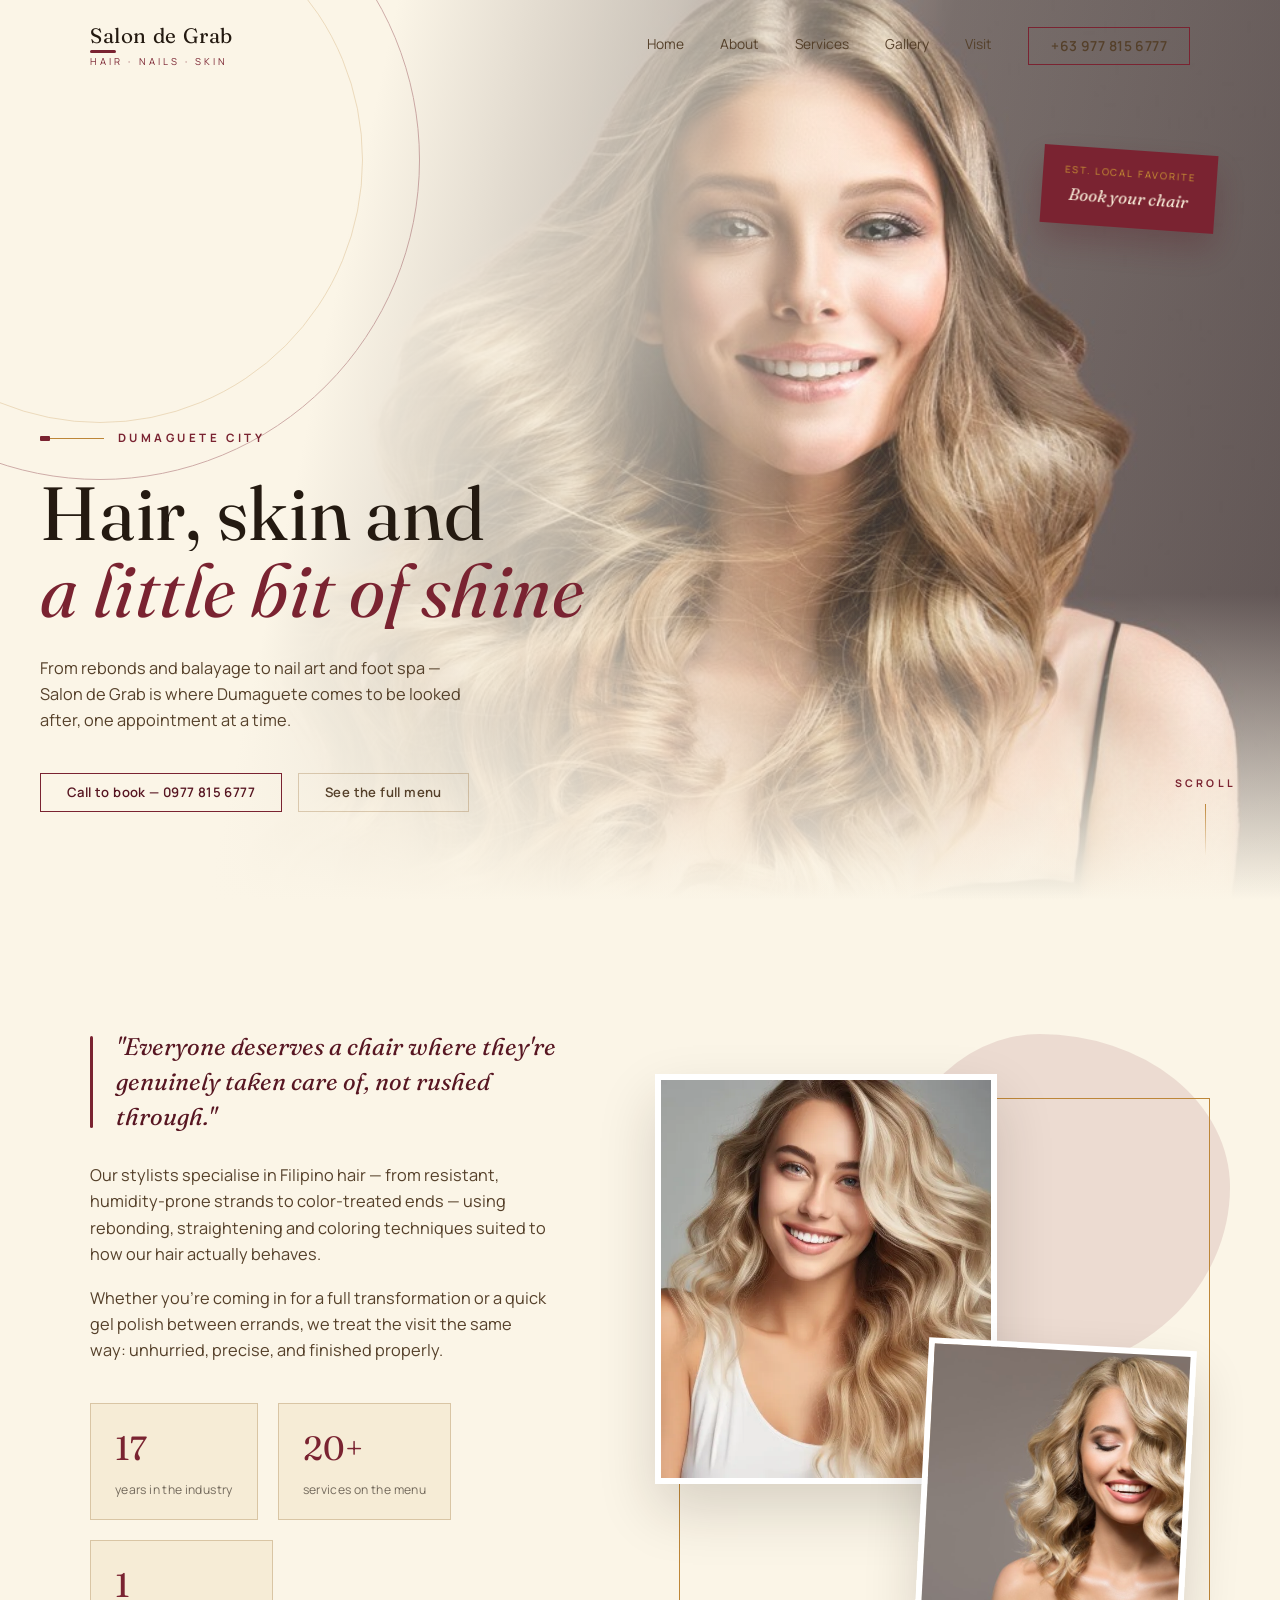
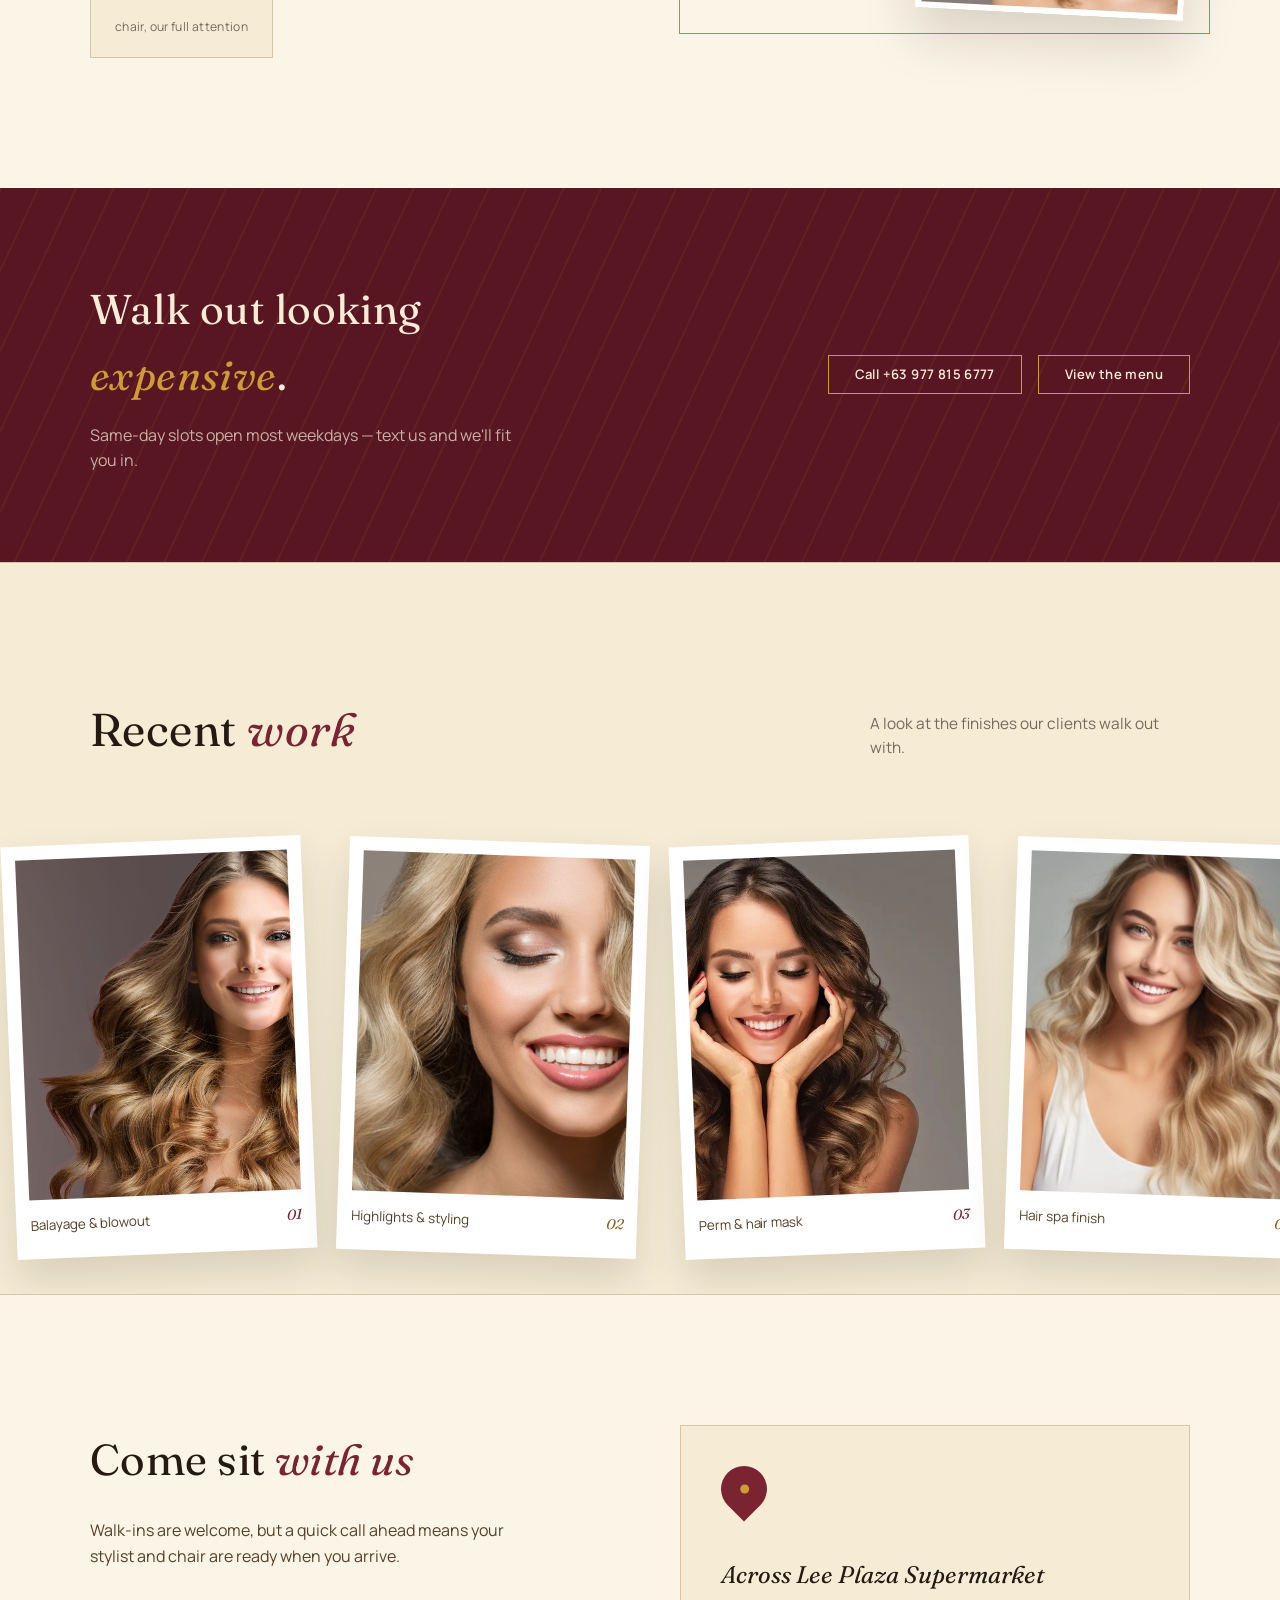
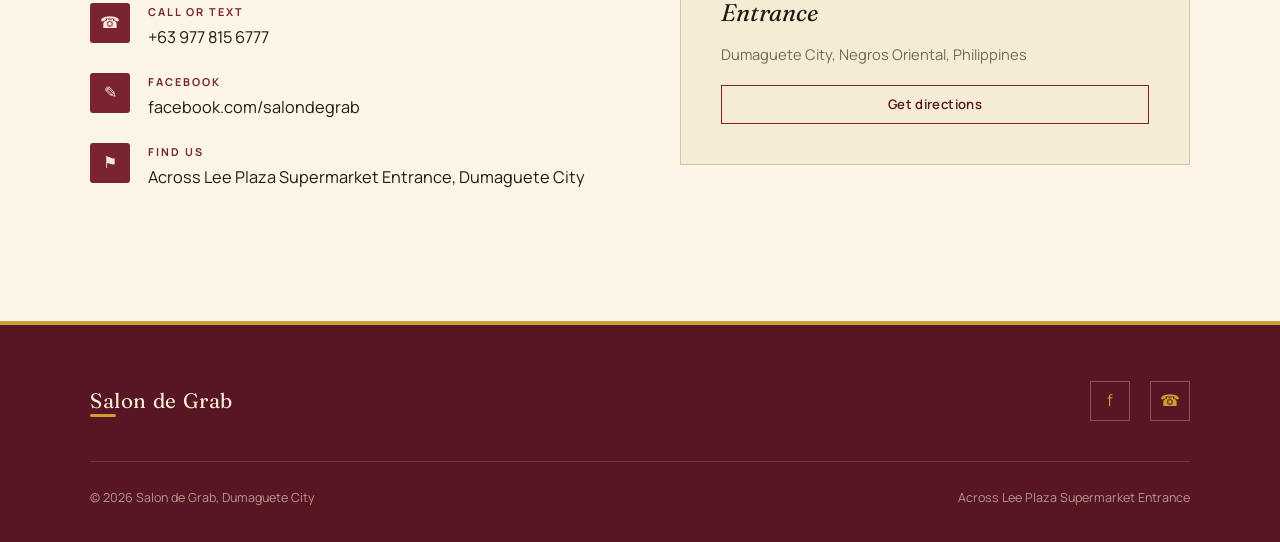
==== index.html @ 88ae2c95 "Add files via upload" ====
<!DOCTYPE html>
<html lang="en">
<head>
<meta charset="UTF-8">
<meta name="viewport" content="width=device-width, initial-scale=1.0">
<title>Salon de Grab — Dumaguete</title>
<meta name="description" content="Salon de Grab — hair, nails and skin care in Dumaguete City. Rebonding, coloring, spa treatments and more.">
<link rel="preconnect" href="https://fonts.googleapis.com">
<link rel="preconnect" href="https://fonts.gstatic.com" crossorigin>
<link href="https://fonts.googleapis.com/css2?family=Fraunces:ital,opsz,wght@0,9..144,300;0,9..144,400;0,9..144,500;0,9..144,600;1,9..144,400;1,9..144,500&family=Manrope:wght@300;400;500;600;700&display=swap" rel="stylesheet">
<link rel="stylesheet" href="style.css">
</head>
<body>

<header id="siteHeader">
  <div class="wrap">
    <div class="brand">
      <span class="name">Salon de Grab</span>
      <span class="sub">HAIR · NAILS · SKIN</span>
    </div>
    <nav class="links" id="navLinks">
      <a href="#">Home</a>
      <a href="#about">About</a>
      <a href="services.html">Services</a>
      <a href="#gallery">Gallery</a>
      <a href="#contact">Visit</a>
      <a class="btn header-cta" href="tel:+639778156777">+63 977 815 6777</a>
    </nav>
    <button class="menu-toggle" id="menuToggle" aria-label="Toggle menu" aria-expanded="false">
      <span></span><span></span><span></span>
    </button>
  </div>
</header>

<section class="hero">
  <div class="hero-media"></div>
  <div class="hero-swash"></div>
  <div class="hero-tag"><small>EST. LOCAL FAVORITE</small>Book your chair</div>
  <div class="hero-content">
    <div class="hero-inner">
      <div class="hero-eyebrow">
        <div class="rule"></div>
        <span>DUMAGUETE CITY</span>
      </div>
      <h1>
        <span class="line"><span>Hair, skin and</span></span>
        <span class="line"><span>a little bit of shine</span></span>
      </h1>
      <p>From rebonds and balayage to nail art and foot spa — Salon de Grab is where Dumaguete comes to be looked after, one appointment at a time.</p>
      <div class="hero-cta">
        <a class="btn" href="tel:+639778156777">Call to book — 0977 815 6777</a>
        <a class="btn ghost" href="services.html">See the full menu</a>
      </div>
    </div>
  </div>
  <div class="scroll-cue"><span>SCROLL</span><div class="stem"></div></div>
</section>

<section class="about" id="about">
  <div class="wrap section-pad">
    <div class="about-grid">
      <div class="about-copy reveal">
        <p class="quote">"Everyone deserves a chair where they're genuinely taken care of, not rushed through."</p>
        <p>Our stylists specialise in Filipino hair — from resistant, humidity-prone strands to color-treated ends — using rebonding, straightening and coloring techniques suited to how our hair actually behaves.</p>
        <p>Whether you're coming in for a full transformation or a quick gel polish between errands, we treat the visit the same way: unhurried, precise, and finished properly.</p>
        <div class="about-facts">
          <div>
            <strong>17</strong>
            <span>years in the industry</span>
          </div>
          <div>
            <strong>20+</strong>
            <span>services on the menu</span>
          </div>
          <div>
            <strong>1</strong>
            <span>chair, our full attention</span>
          </div>
        </div>
      </div>
      <div class="about-media reveal">
        <div class="blob"></div>
        <div class="frame"></div>
        <img class="m1" src="images/gallery-2.webp" alt="Client with soft waved hair at Salon de Grab">
        <img class="m2" src="images/gallery-4.jpg" alt="Close up of glossy blonde curls">
      </div>
    </div>
  </div>
</section>

<section class="band">
  <div class="wrap reveal">
    <div>
      <h2>Walk out looking <em>expensive</em>.</h2>
      <p>Same-day slots open most weekdays — text us and we'll fit you in.</p>
    </div>
    <div class="band-cta">
      <a class="btn on-dark" href="tel:+639778156777">Call +63 977 815 6777</a>
      <a class="btn on-dark" href="services.html">View the menu</a>
    </div>
  </div>
</section>

<section class="gallery" id="gallery">
  <div class="wrap gallery-head">
    <div class="section-head reveal" style="margin-bottom:48px;">
      <h2>Recent <em>work</em></h2>
      <p>A look at the finishes our clients walk out with.</p>
    </div>
  </div>
  <div class="gallery-strip reveal">
    <figure>
      <img src="images/hero.jpg" alt="Long bronde curls, soft volume">
      <figcaption>Balayage &amp; blowout <em>01</em></figcaption>
    </figure>
    <figure>
      <img src="images/gallery-3.jpg" alt="Sleek blonde waves">
      <figcaption>Highlights &amp; styling <em>02</em></figcaption>
    </figure>
    <figure>
      <img src="images/gallery-1.webp" alt="Defined chestnut curls">
      <figcaption>Perm &amp; hair mask <em>03</em></figcaption>
    </figure>
    <figure>
      <img src="images/gallery-2.webp" alt="Soft brunette waves, hands framing face">
      <figcaption>Hair spa finish <em>04</em></figcaption>
    </figure>
    <figure>
      <img src="images/gallery-4.jpg" alt="Close up glossy blonde curls">
      <figcaption>Gloss &amp; cellophane <em>05</em></figcaption>
    </figure>
  </div>
</section>

<section class="contact" id="contact">
  <div class="wrap section-pad">
    <div class="contact-grid">
      <div class="reveal">
        <h2>Come sit <em>with us</em></h2>
        <div class="contact-copy">
          <p>Walk-ins are welcome, but a quick call ahead means your stylist and chair are ready when you arrive.</p>
        </div>
        <ul class="info-list">
          <li>
            <div class="ico">☎</div>
            <div>
              <div class="label">CALL OR TEXT</div>
              <a class="value" href="tel:+639778156777">+63 977 815 6777</a>
            </div>
          </li>
          <li>
            <div class="ico">✎</div>
            <div>
              <div class="label">FACEBOOK</div>
              <a class="value" href="https://www.facebook.com/profile.php?id=100063710006930" target="_blank" rel="noopener">facebook.com/salondegrab</a>
            </div>
          </li>
          <li>
            <div class="ico">⚑</div>
            <div>
              <div class="label">FIND US</div>
              <span class="value">Across Lee Plaza Supermarket Entrance, Dumaguete City</span>
            </div>
          </li>
        </ul>
      </div>

      <div class="reveal">
        <div class="map-card">
          <div class="pin"><span></span></div>
          <div>
            <div class="addr-big">Across Lee Plaza Supermarket Entrance</div>
            <div class="addr-small">Dumaguete City, Negros Oriental, Philippines</div>
          </div>
          <a class="btn" href="https://www.google.com/maps/search/?api=1&query=Lee+Plaza+Supermarket+Dumaguete" target="_blank" rel="noopener">Get directions</a>
        </div>
      </div>
    </div>
  </div>
</section>

<footer>
  <div class="wrap">
    <div class="footer-top">
      <div class="brand"><span class="name">Salon de Grab</span></div>
      <div class="footer-socials">
        <a href="https://www.facebook.com/profile.php?id=100063710006930" target="_blank" rel="noopener" aria-label="Facebook">f</a>
        <a href="tel:+639778156777" aria-label="Call">☎</a>
      </div>
    </div>
    <div class="footer-bottom">
      <span>© <span id="year"></span> Salon de Grab, Dumaguete City</span>
      <span>Across Lee Plaza Supermarket Entrance</span>
    </div>
  </div>
</footer>

<button id="toTop" class="to-top" aria-label="Scroll to top">↑</button>

<script src="script.js"></script>
</body>
</html>
---- style.css ----
:root{
  --bg:         #FBF5E7;
  --bg-warm:    #F2E2C0;
  --panel:      #F6ECD6;
  --ink:        #241A11;
  --ink-soft:   #55402A;
  --ink-dim:    rgba(36,26,17,0.62);
  --camel:      #BD8638;
  --camel-deep: #8C5E22;
  --gold:       #CE9B34;
  --wine:       #7A2331;
  --wine-deep:  #571622;
  --wine-soft:  #A83D4B;
  --cream:      #F8ECD8;
  --white:      #FFFFFF;
  --line:       rgba(122,35,49,0.16);
  --line-camel: rgba(140,94,34,0.28);
  --ease: cubic-bezier(.22,.7,.24,1);
}

*{ margin:0; padding:0; box-sizing:border-box; }
html{ scroll-behavior:smooth; }

@media (prefers-reduced-motion: reduce){
  html{ scroll-behavior:auto; }
  *{ animation-duration:0.001ms !important; animation-iteration-count:1 !important; transition-duration:0.001ms !important; }
}

body{
  background:var(--bg);
  color:var(--ink);
  font-family:'Manrope', sans-serif;
  font-weight:400;
  line-height:1.6;
  -webkit-font-smoothing:antialiased;
  overflow-x:hidden;
}

h1,h2,h3,.serif{ font-family:'Fraunces', serif; font-weight:500; letter-spacing:0.01em; }
a{ color:inherit; text-decoration:none; }
img{ max-width:100%; display:block; }
::selection{ background:var(--wine); color:var(--cream); }
:focus-visible{ outline:2px solid var(--wine); outline-offset:3px; }

.wrap{ max-width:1180px; margin:0 auto; padding:0 40px; position:relative; }

.rule{ width:64px; height:1px; background:var(--camel); position:relative; }
.rule::after{ content:''; position:absolute; left:0; top:-2px; width:10px; height:5px; background:var(--wine); border-radius:1px; }
.rule.on-dark{ background:var(--gold); }
.rule.on-dark::after{ background:var(--cream); }

/* texture: fine dot grid, used as a background-image on select panels */
.grain{ position:relative; }
.grain::before{
  content:''; position:absolute; inset:0; pointer-events:none; opacity:0.5;
  background-image:radial-gradient(var(--camel-deep) 0.6px, transparent 0.6px);
  background-size:16px 16px;
  -webkit-mask-image:radial-gradient(ellipse 60% 60% at 85% 15%, black, transparent 70%);
  mask-image:radial-gradient(ellipse 60% 60% at 85% 15%, black, transparent 70%);
}

/* ---------- nav ---------- */
header{
  position:fixed; top:0; left:0; right:0; z-index:100;
  padding:26px 0;
  transition:background .5s var(--ease), padding .5s var(--ease), border-color .5s var(--ease), box-shadow .5s var(--ease);
  border-bottom:1px solid transparent;
  background:transparent;
}
header.solid, header.scrolled{
  padding:16px 0;
  border-bottom:1px solid var(--line-camel);
  box-shadow:0 8px 26px rgba(36,26,17,0.06);
}
header.solid::before, header.scrolled::before{
  content:''; position:absolute; inset:0; z-index:-1;
  background:rgba(251,245,231,0.94);
  backdrop-filter:blur(10px);
}
header .wrap{ display:flex; align-items:center; justify-content:space-between; }

.brand{ display:flex; flex-direction:column; line-height:1; }
.brand .name{ font-family:'Fraunces', serif; font-size:1.3rem; letter-spacing:0.03em; color:var(--ink); position:relative; }
.brand .name::after{
  content:''; position:absolute; left:0; bottom:-6px; width:26px; height:3px; background:var(--wine); border-radius:2px;
}
.brand .sub{ font-size:0.6rem; letter-spacing:0.32em; color:var(--wine); margin-top:10px; }

nav.links{ display:flex; gap:36px; align-items:center; }
nav.links a{
  display:inline-flex; align-items:center;
  font-size:0.86rem; color:var(--ink-soft); position:relative; padding-bottom:4px;
  line-height:1; transition:color .3s;
}
nav.links a:not(.btn)::after{
  content:''; position:absolute; left:0; bottom:0; height:2px; width:0;
  background:var(--wine); transition:width .35s var(--ease);
}
nav.links a:not(.btn):hover{ color:var(--ink); }
nav.links a:not(.btn):hover::after{ width:100%; }

.btn{
  box-sizing:border-box;
  display:inline-flex; align-items:center; justify-content:center; gap:10px;
  border:1.5px solid var(--wine); color:var(--wine-deep);
  padding:12px 26px; font-size:0.82rem; letter-spacing:0.03em; line-height:1;
  font-weight:600;
  transition:background .35s var(--ease), color .35s var(--ease), border-color .35s var(--ease), transform .3s var(--ease), box-shadow .35s var(--ease);
  white-space:nowrap;
}
.btn:hover{ background:var(--wine); border-color:var(--wine); color:var(--cream); box-shadow:0 10px 26px rgba(122,35,49,0.28); transform:translateY(-2px); }
.btn.gold{ border-color:var(--camel); color:var(--camel-deep); }
.btn.gold:hover{ background:var(--camel); border-color:var(--camel); color:var(--white); box-shadow:0 10px 26px rgba(140,94,34,0.28); }
.btn.ghost{ border-color:var(--line-camel); color:var(--ink-soft); }
.btn.ghost:hover{ border-color:var(--wine); background:transparent; color:var(--wine-deep); box-shadow:none; transform:none; }
.btn.on-dark{ border-color:var(--gold); color:var(--cream); }
.btn.on-dark:hover{ background:var(--gold); color:var(--wine-deep); }
.btn.header-cta{ padding:11px 22px; }

.menu-toggle{ display:none; }

/* ---------- hero ---------- */
.hero{ position:relative; min-height:100svh; display:flex; align-items:flex-end; overflow:hidden; background:var(--bg); }
.hero-media{ position:absolute; inset:0; background-image:url('images/hero.jpg'); background-size:cover; background-position:78% 18%; }
.hero-media::before{
  content:''; position:absolute; inset:0;
  background:
    linear-gradient(102deg, var(--bg) 0%, var(--bg) 27%, rgba(251,245,231,0.7) 46%, rgba(251,245,231,0.2) 65%, rgba(251,245,231,0.04) 100%),
    linear-gradient(0deg, var(--bg) 0%, rgba(251,245,231,0.02) 34%);
}
.hero-swash{
  position:absolute; z-index:1; width:640px; height:640px; left:-220px; top:-160px;
  border:1.5px solid var(--wine); border-radius:50%; opacity:0.35;
}
.hero-swash::before{
  content:''; position:absolute; inset:56px; border:1px solid var(--camel); border-radius:50%; opacity:0.7;
}
.hero-tag{
  position:absolute; z-index:3; right:64px; top:150px;
  background:var(--wine); color:var(--cream); padding:16px 22px;
  font-family:'Fraunces', serif; font-style:italic; font-size:1.05rem; text-align:center;
  transform:rotate(4deg);
  box-shadow:0 16px 32px rgba(87,22,34,0.28);
  opacity:0; animation:pop .7s var(--ease) forwards; animation-delay:1.1s;
}
.hero-tag small{ display:block; font-family:'Manrope', sans-serif; font-style:normal; font-size:0.6rem; letter-spacing:0.2em; color:var(--gold); margin-bottom:4px; }
@keyframes pop{ 0%{ opacity:0; transform:rotate(4deg) scale(0.8);} 70%{ transform:rotate(4deg) scale(1.06);} 100%{ opacity:1; transform:rotate(4deg) scale(1);} }
@media (max-width:900px){ .hero-tag{ display:none; } }

.hero-content{ position:relative; z-index:2; width:100%; padding:0 40px 88px; }
.hero-inner{ max-width:660px; }
.hero-eyebrow{ display:flex; align-items:center; gap:14px; margin-bottom:26px; opacity:0; transform:translateY(14px); animation:rise .9s var(--ease) forwards; animation-delay:.15s; }
.hero-eyebrow span{ font-size:0.72rem; letter-spacing:0.3em; color:var(--wine); font-weight:700; }

.hero h1{ font-size:clamp(2.6rem, 6vw, 4.7rem); color:var(--ink); line-height:1.03; font-weight:400; }
.hero h1 .line{ display:block; overflow:hidden; }
.hero h1 .line span{ display:block; opacity:0; transform:translateY(100%); animation:rise .95s var(--ease) forwards; }
.hero h1 .line:nth-child(1) span{ animation-delay:.3s; }
.hero h1 .line:nth-child(2) span{ animation-delay:.44s; color:var(--wine); font-style:italic; position:relative; }

.hero p{ max-width:440px; margin-top:26px; color:var(--ink-soft); font-size:1.02rem; opacity:0; transform:translateY(14px); animation:rise .9s var(--ease) forwards; animation-delay:.64s; }
.hero-cta{ display:flex; gap:16px; margin-top:40px; flex-wrap:wrap; opacity:0; transform:translateY(14px); animation:rise .9s var(--ease) forwards; animation-delay:.8s; }

@keyframes rise{ to{ opacity:1; transform:translateY(0); } }

.scroll-cue{
  position:absolute; right:44px; bottom:44px; z-index:2;
  display:flex; flex-direction:column; align-items:center; gap:12px;
  color:var(--wine); font-size:0.66rem; letter-spacing:0.3em; font-weight:700;
  opacity:0; animation:rise .9s var(--ease) forwards; animation-delay:1.05s;
}
.scroll-cue .stem{ width:1px; height:52px; background:linear-gradient(var(--camel), transparent); position:relative; overflow:hidden; }
.scroll-cue .stem::after{ content:''; position:absolute; top:-52px; left:0; width:100%; height:100%; background:linear-gradient(var(--wine), transparent); animation:drip 2.4s ease-in-out infinite; }
@keyframes drip{ 0%{ transform:translateY(0); } 100%{ transform:translateY(104px); } }
@media (max-width:720px){ .scroll-cue{ display:none; } }

/* ---------- section shell ---------- */
section{ position:relative; }
.section-pad{ padding-top:130px; padding-bottom:130px; }
.kicker{ display:flex; align-items:center; gap:16px; margin-bottom:22px; color:var(--wine); font-size:0.74rem; letter-spacing:0.24em; font-weight:700; }
.section-head{ display:flex; justify-content:space-between; align-items:flex-end; gap:40px; margin-bottom:64px; }
.section-head h2{ font-size:clamp(2rem, 3.6vw, 2.9rem); color:var(--ink); font-weight:400; max-width:560px; }
.section-head h2 em{ color:var(--wine); font-style:italic; }
.section-head p{ max-width:320px; color:var(--ink-dim); font-size:0.96rem; padding-bottom:6px; }

.reveal{ opacity:0; transform:translateY(26px); transition:opacity .8s var(--ease), transform .8s var(--ease); }
.reveal.in{ opacity:1; transform:translateY(0); }

/* ---------- about ---------- */
.about{ background:var(--bg); overflow:hidden; }
.about-grid{ display:grid; grid-template-columns:0.95fr 1.05fr; gap:80px; align-items:center; }
.about-copy .quote{
  font-family:'Fraunces', serif; font-style:italic; font-size:1.5rem; line-height:1.45;
  color:var(--wine-deep); max-width:480px; position:relative; padding-left:26px; margin-bottom:28px;
}
.about-copy .quote::before{ content:''; position:absolute; left:0; top:6px; bottom:6px; width:3px; background:var(--wine); border-radius:2px; }
.about-copy p{ color:var(--ink-soft); font-size:1.02rem; margin-bottom:18px; max-width:460px; }
.about-facts{ display:flex; gap:20px; margin-top:40px; flex-wrap:wrap; }
.about-facts div{ background:var(--panel); border:1px solid var(--line-camel); padding:18px 24px; min-width:140px; }
.about-facts div strong{ display:block; font-family:'Fraunces', serif; font-size:2.1rem; color:var(--wine); font-weight:400; }
.about-facts div span{ font-size:0.76rem; color:var(--ink-dim); letter-spacing:0.03em; }

.about-media{ position:relative; height:540px; }
.about-media .blob{
  position:absolute; width:340px; height:340px; right:-40px; top:-40px; z-index:0;
  background:var(--wine); opacity:0.12; border-radius:44% 56% 60% 40% / 50% 45% 55% 50%;
}
.about-media img{ position:absolute; object-fit:cover; box-shadow:0 26px 54px rgba(36,26,17,0.16); }
.about-media .m1{ width:64%; height:76%; top:0; left:0; z-index:2; border:6px solid var(--white); }
.about-media .m2{ width:50%; height:50%; bottom:0; right:0; z-index:3; border:6px solid var(--white); transform:rotate(3deg); }
.about-media .frame{ position:absolute; inset:24px -20px -20px 24px; border:1.5px solid var(--camel); z-index:1; }

@media (max-width:900px){
  .about-grid{ grid-template-columns:1fr; gap:56px; }
  .about-media{ height:420px; order:-1; }
}

/* ---------- CTA band (dark contrast) ---------- */
.band{
  background:var(--wine-deep); color:var(--cream); position:relative; overflow:hidden;
  padding:88px 0;
}
.band::before{
  content:''; position:absolute; inset:0;
  background-image:repeating-linear-gradient(115deg, rgba(206,155,52,0.07) 0 2px, transparent 2px 34px);
}
.band .wrap{ display:flex; align-items:center; justify-content:space-between; gap:40px; flex-wrap:wrap; }
.band h2{ font-size:clamp(1.8rem,3.4vw,2.6rem); font-weight:400; max-width:520px; }
.band h2 em{ color:var(--gold); font-style:italic; }
.band p{ color:rgba(248,236,216,0.72); margin-top:14px; max-width:440px; }
.band-cta{ display:flex; gap:16px; flex-wrap:wrap; }

/* ---------- services page banner ---------- */
.menu-hero{ padding:180px 0 90px; background:var(--panel); border-bottom:1px solid var(--line-camel); position:relative; overflow:hidden; }
.menu-hero .back{ display:inline-flex; align-items:center; gap:10px; color:var(--wine); font-size:0.8rem; margin-bottom:34px; font-weight:600; }
.menu-hero .back:hover{ color:var(--ink); }
.menu-hero h1{ font-size:clamp(2.4rem,5vw,3.6rem); color:var(--ink); font-weight:400; max-width:640px; }
.menu-hero h1 em{ color:var(--wine); font-style:italic; }
.menu-hero p{ margin-top:20px; color:var(--ink-soft); max-width:480px; font-size:1.02rem; }

/* ---------- services ---------- */
.services{ background:var(--bg); }
.service-groups{ display:grid; grid-template-columns:1fr 1fr; gap:0 90px; }
.service-group{ padding:38px 0; border-top:1px solid var(--line-camel); }
.service-group:nth-last-child(-n+1){ border-bottom:1px solid var(--line-camel); }

.service-group h3{ display:flex; align-items:center; gap:12px; font-style:italic; color:var(--ink); font-size:1.3rem; font-weight:400; margin-bottom:22px; }
.tagchip{
  font-family:'Manrope', sans-serif; font-style:normal; font-weight:700; font-size:0.6rem; letter-spacing:0.1em;
  padding:5px 10px; border-radius:20px; color:var(--white);
}
.tagchip.wine{ background:var(--wine); }
.tagchip.camel{ background:var(--camel-deep); }

.service-list{ list-style:none; }
.service-list li{ display:flex; align-items:baseline; gap:10px; padding:11px 0; color:var(--ink); font-size:1.01rem; border-bottom:1px dashed rgba(122,35,49,0.16); }
.service-list li:last-child{ border-bottom:none; }
.service-list li .dots{ flex:1; border-bottom:1px dotted rgba(36,26,17,0.22); transform:translateY(-5px); }
.service-list li .tag{ font-size:0.68rem; letter-spacing:0.1em; color:var(--wine); font-weight:700; white-space:nowrap; }

@media (max-width:820px){ .service-groups{ grid-template-columns:1fr; } }

.services-note{ margin-top:50px; color:var(--ink-dim); font-size:0.92rem; display:flex; align-items:center; gap:14px; }

.gallery-head{ padding-top:130px; }

/* ---------- gallery ---------- */
.gallery{ background:var(--panel); overflow:hidden; border-top:1px solid var(--line-camel); border-bottom:1px solid var(--line-camel); }
.gallery-strip{ display:flex; gap:34px; overflow-x:auto; padding:26px 40px 40px; scroll-snap-type:x proximity; scrollbar-width:none; }
.gallery-strip::-webkit-scrollbar{ display:none; }
.gallery-strip figure{
  scroll-snap-align:start; flex:0 0 auto; width:300px; background:var(--white);
  padding:14px 14px 22px; box-shadow:0 20px 40px rgba(36,26,17,0.14);
  transition:transform .5s var(--ease), box-shadow .5s var(--ease);
}
.gallery-strip figure:nth-child(odd){ transform:rotate(-2.4deg); }
.gallery-strip figure:nth-child(even){ transform:rotate(2deg); }
.gallery-strip figure:hover{ transform:rotate(0deg) translateY(-8px); box-shadow:0 30px 54px rgba(36,26,17,0.2); }
.gallery-strip figure img{ width:100%; height:340px; object-fit:cover; }
.gallery-strip figcaption{ margin-top:14px; font-size:0.84rem; color:var(--ink-soft); display:flex; justify-content:space-between; align-items:center; }
.gallery-strip figcaption em{ font-style:italic; color:var(--wine); font-family:'Fraunces', serif; font-size:0.9rem; }
.gallery-strip figure:nth-child(4n+1) figcaption em, .gallery-strip figure:nth-child(4n+3) figcaption em{ color:var(--wine); }
.gallery-strip figure:nth-child(4n+2) figcaption em, .gallery-strip figure:nth-child(4n) figcaption em{ color:var(--camel-deep); }

/* ---------- contact ---------- */
.contact{ background:var(--bg); }
.contact-grid{ display:grid; grid-template-columns:1fr 1fr; gap:80px; }
.contact h2{ font-size:clamp(2rem,3.4vw,2.7rem); color:var(--ink); font-weight:400; margin-bottom:24px; }
.contact h2 em{ color:var(--wine); font-style:italic; }
.contact-copy p{ color:var(--ink-soft); max-width:420px; margin-bottom:34px; }

.info-list{ list-style:none; display:flex; flex-direction:column; gap:22px; }
.info-list li{ display:flex; gap:18px; align-items:flex-start; }
.info-list .ico{ width:40px; height:40px; background:var(--wine); flex:0 0 auto; display:flex; align-items:center; justify-content:center; color:var(--cream); border-radius:3px; }
.info-list .label{ font-size:0.68rem; letter-spacing:0.18em; color:var(--wine); margin-bottom:4px; font-weight:700; }
.info-list .value{ font-size:1.02rem; color:var(--ink); }
.info-list a.value:hover{ color:var(--wine); }

.map-card{
  border:1px solid var(--line-camel); padding:40px; position:relative; min-height:340px; overflow:hidden;
  display:flex; flex-direction:column; justify-content:space-between;
  background:var(--panel);
}
.map-card::before{
  content:''; position:absolute; inset:0;
  background-image:radial-gradient(var(--camel-deep) 0.7px, transparent 0.7px);
  background-size:18px 18px; opacity:0.28;
  -webkit-mask-image:radial-gradient(ellipse 70% 70% at 90% 10%, black, transparent 70%);
  mask-image:radial-gradient(ellipse 70% 70% at 90% 10%, black, transparent 70%);
}
.map-card .pin{ width:46px; height:46px; border-radius:50% 50% 50% 0; background:var(--wine); transform:rotate(-45deg); display:flex; align-items:center; justify-content:center; position:relative; z-index:1; }
.map-card .pin span{ transform:rotate(45deg); width:9px; height:9px; background:var(--gold); border-radius:50%; }
.map-card .addr-big{ font-family:'Fraunces', serif; font-style:italic; font-size:1.5rem; color:var(--ink); margin:26px 0 10px; max-width:340px; position:relative; z-index:1; }
.map-card .addr-small{ color:var(--ink-dim); font-size:0.92rem; position:relative; z-index:1; }

@media (max-width:900px){ .contact-grid{ grid-template-columns:1fr; gap:50px; } }

/* ---------- footer ---------- */
/* ---------- scroll to top ---------- */
.to-top{
  position:fixed; right:24px; bottom:24px; z-index:90;
  width:48px; height:48px; border-radius:50%; border:1.5px solid var(--wine);
  background:var(--bg); color:var(--wine-deep); font-size:1.1rem; line-height:1;
  display:flex; align-items:center; justify-content:center; cursor:pointer;
  box-shadow:0 10px 26px rgba(36,26,17,0.14);
  opacity:0; visibility:hidden; transform:translateY(12px);
  transition:opacity .35s var(--ease), transform .35s var(--ease), background .3s, color .3s, visibility 0s .35s;
}
.to-top.visible{ opacity:1; visibility:visible; transform:translateY(0); transition:opacity .35s var(--ease), transform .35s var(--ease), background .3s, color .3s; }
.to-top:hover{ background:var(--wine); color:var(--cream); }

@media (max-width:820px){
  .to-top{ right:18px; bottom:18px; width:44px; height:44px; }
}

footer{ background:var(--wine-deep); color:var(--cream); border-top:4px solid var(--gold); padding:56px 0 34px; }
.footer-top{ display:flex; justify-content:space-between; align-items:center; flex-wrap:wrap; gap:28px; margin-bottom:40px; }
footer .brand .name{ color:var(--cream); }
footer .brand .name::after{ background:var(--gold); }
footer .brand .sub{ color:var(--gold); }
.footer-socials{ display:flex; gap:20px; }
.footer-socials a{
  width:40px; height:40px; border:1px solid rgba(248,236,216,0.3); display:flex; align-items:center; justify-content:center;
  color:var(--gold); transition:border-color .3s, color .3s, background .3s;
}
.footer-socials a:hover{ border-color:var(--gold); background:var(--gold); color:var(--wine-deep); }
.footer-bottom{
  display:flex; justify-content:space-between; flex-wrap:wrap; gap:14px;
  padding-top:26px; border-top:1px solid rgba(248,236,216,0.16); font-size:0.78rem; color:rgba(248,236,216,0.6);
}

@media (max-width:820px){
  .wrap{ padding:0 24px; }
  .hero-content{ padding:0 24px 64px; }
  nav.links{
    position:fixed; inset:0 0 0 auto; width:78%; max-width:320px;
    background:var(--panel); flex-direction:column; align-items:flex-start; justify-content:flex-start;
    padding:110px 32px; gap:26px; transform:translateX(100%);
    transition:transform .5s var(--ease); border-left:1px solid var(--line-camel);
    box-shadow:-16px 0 40px rgba(36,26,17,0.1);
  }
  nav.links.open{ transform:translateX(0); }
  .menu-toggle{ display:flex; flex-direction:column; gap:5px; background:none; border:none; cursor:pointer; z-index:110; }
  .menu-toggle span{ width:24px; height:1px; background:var(--ink); }
  .header-cta{ display:none; }
  .section-pad{ padding-top:88px; padding-bottom:88px; }
  .section-head{ flex-direction:column; align-items:flex-start; gap:16px; }
  .menu-hero{ padding:150px 0 60px; }
  .gallery-head{ padding-top:88px; }
  .gallery-strip{ padding:26px 24px 40px; }
  .band .wrap{ flex-direction:column; align-items:flex-start; }
}
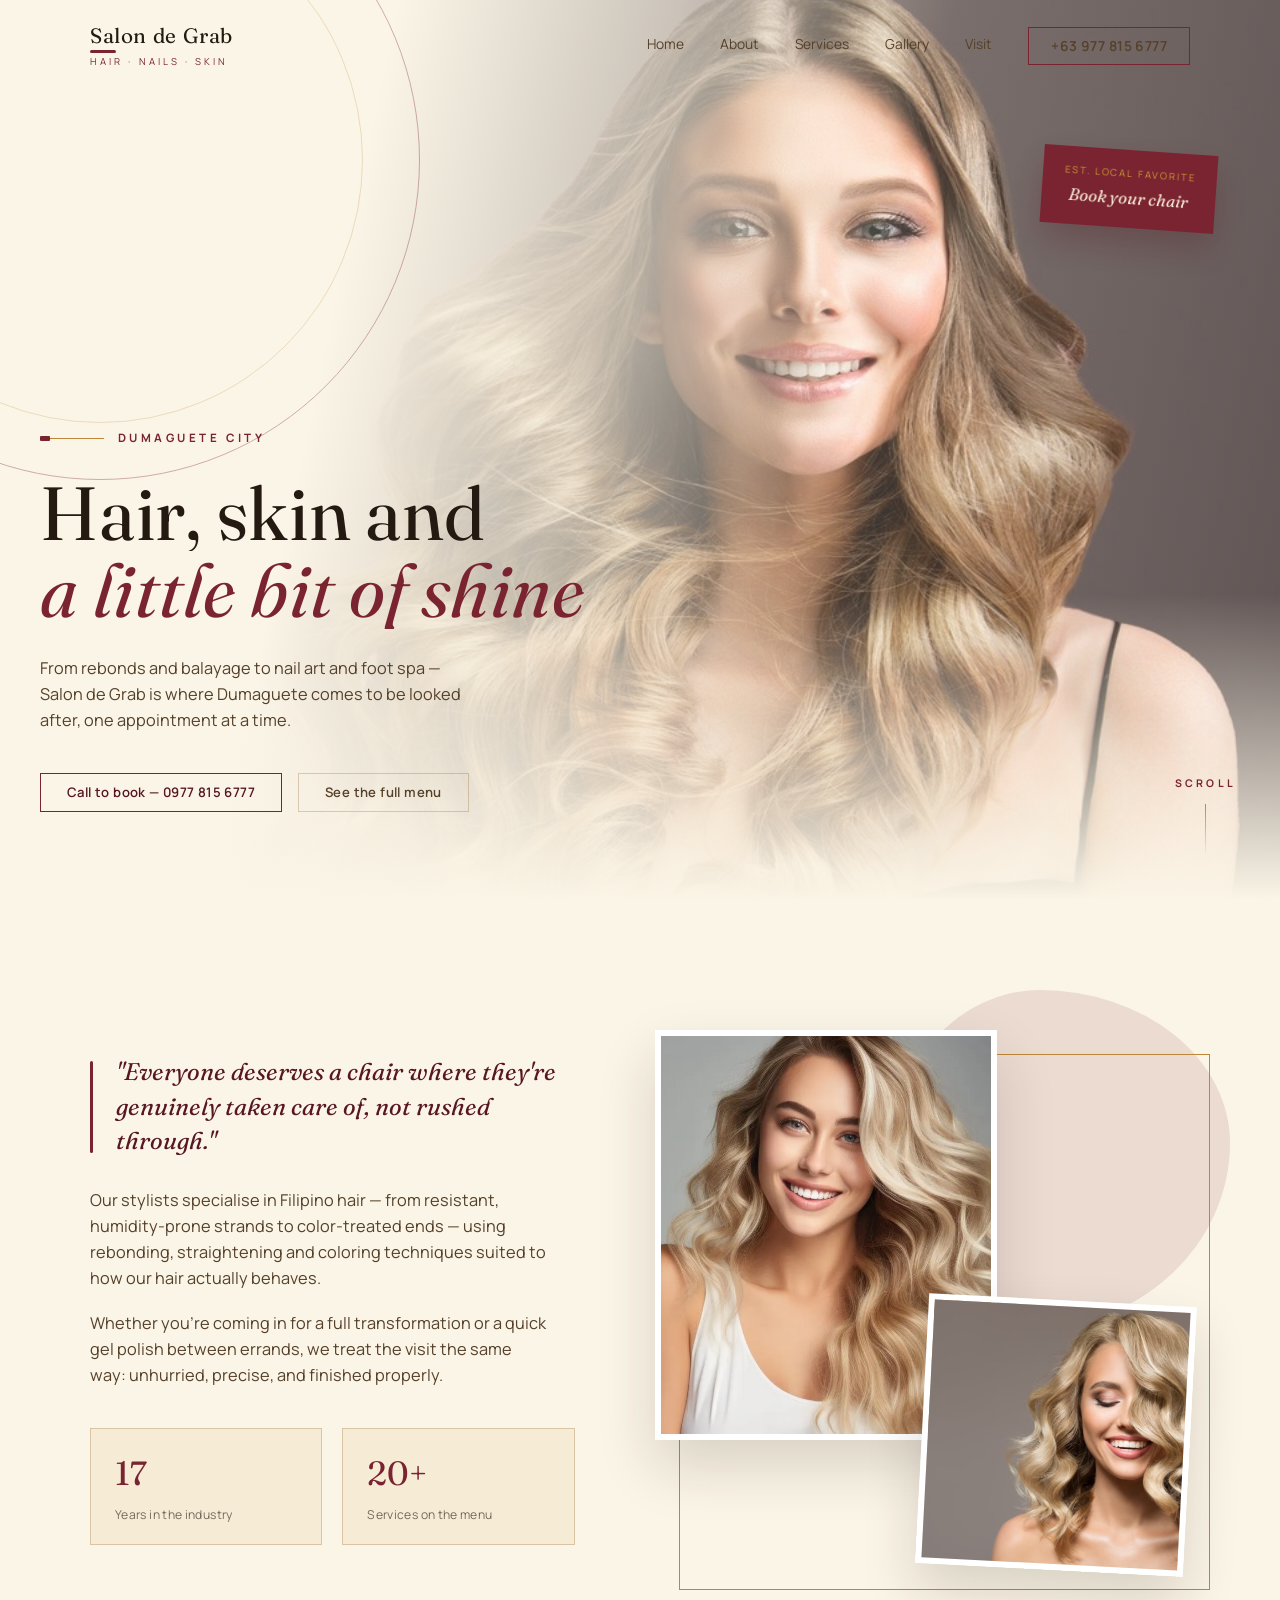
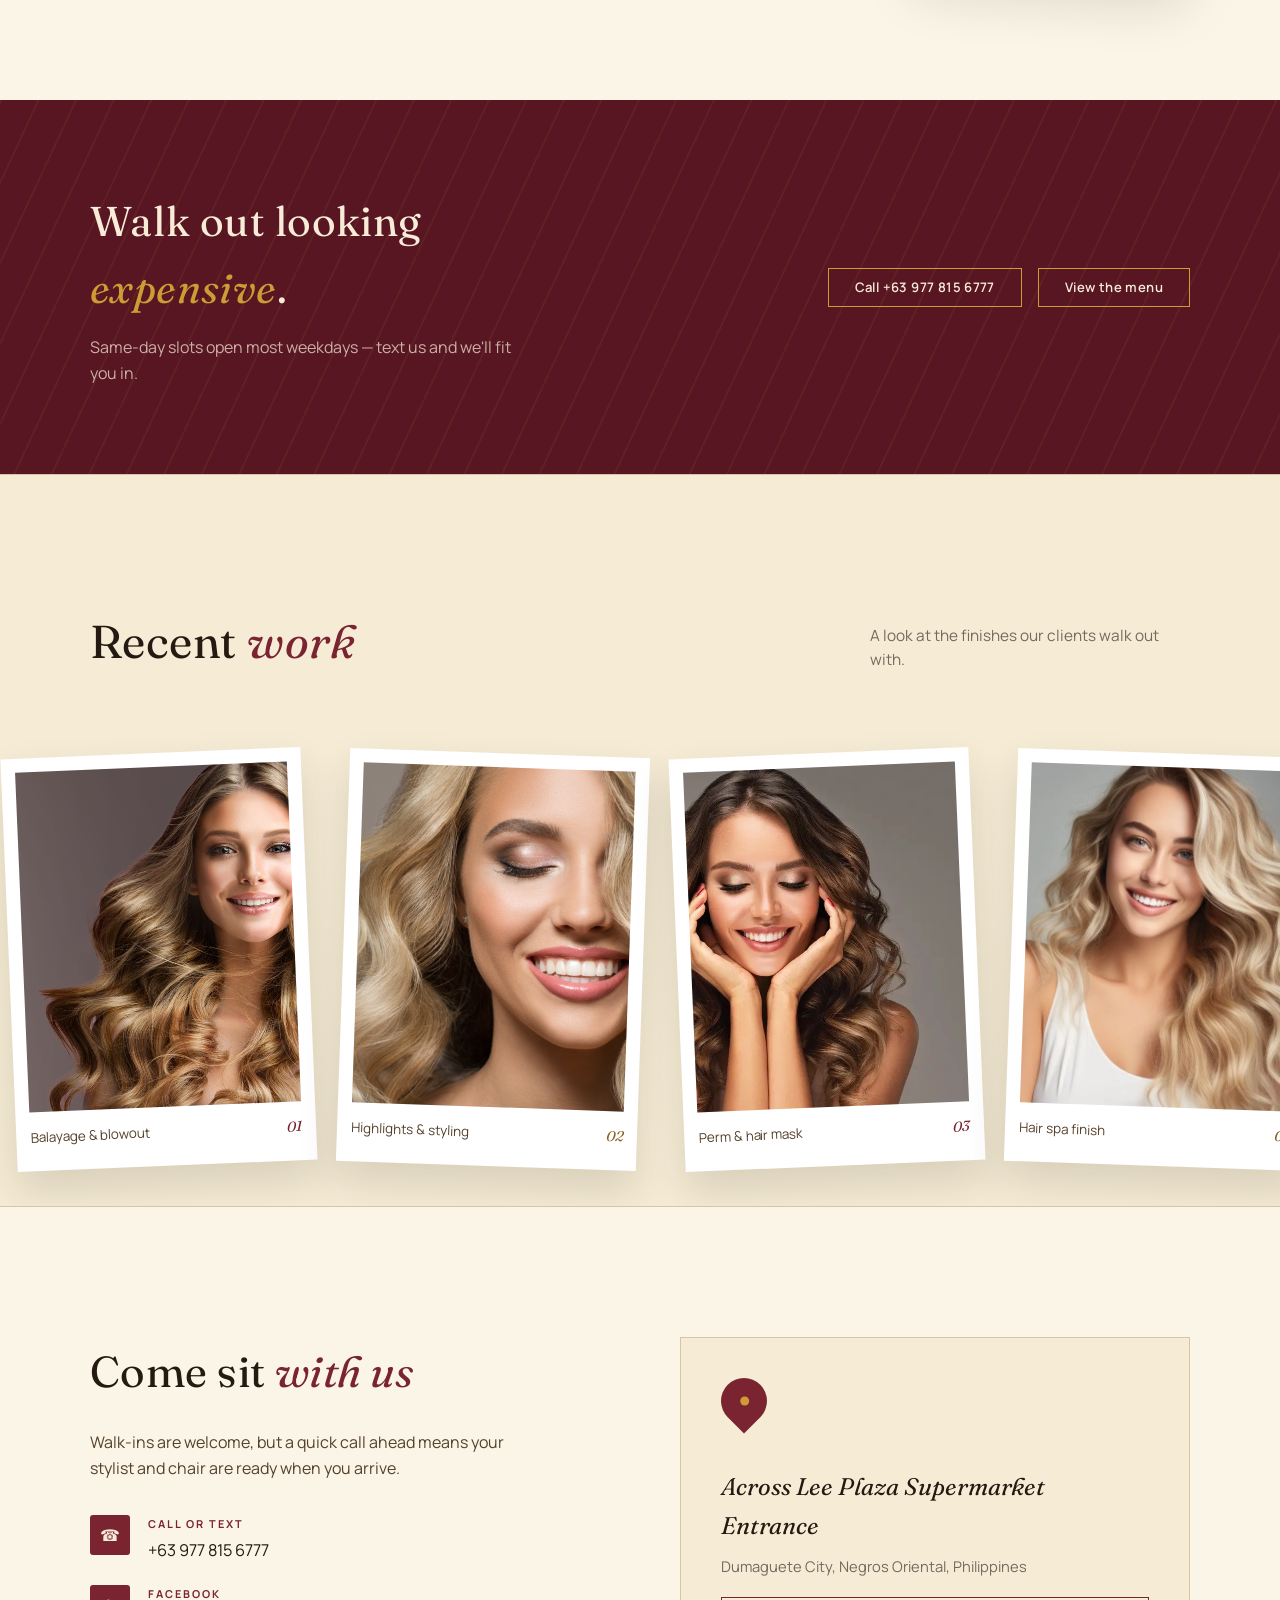
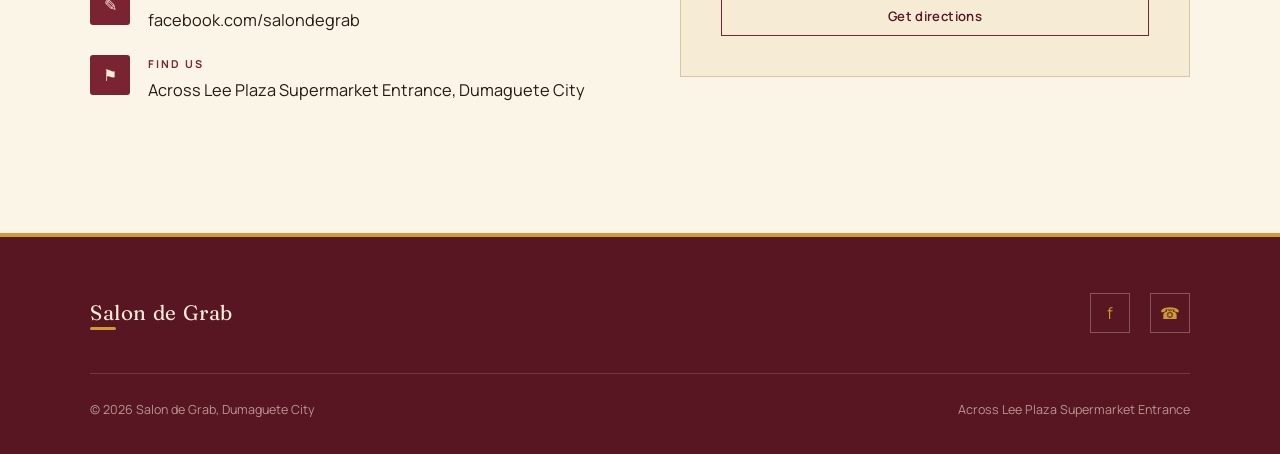
==== commit 44400452: "Add files via upload" ====
--- a/index.html
+++ b/index.html
@@ -66,15 +66,11 @@
         <div class="about-facts">
           <div>
             <strong>17</strong>
-            <span>years in the industry</span>
+            <span>Years in the industry</span>
           </div>
           <div>
             <strong>20+</strong>
-            <span>services on the menu</span>
-          </div>
-          <div>
-            <strong>1</strong>
-            <span>chair, our full attention</span>
+            <span>Services on the menu</span>
           </div>
         </div>
       </div>
--- a/style.css
+++ b/style.css
@@ -195,8 +195,8 @@
 }
 .about-copy .quote::before{ content:''; position:absolute; left:0; top:6px; bottom:6px; width:3px; background:var(--wine); border-radius:2px; }
 .about-copy p{ color:var(--ink-soft); font-size:1.02rem; margin-bottom:18px; max-width:460px; }
-.about-facts{ display:flex; gap:20px; margin-top:40px; flex-wrap:wrap; }
-.about-facts div{ background:var(--panel); border:1px solid var(--line-camel); padding:18px 24px; min-width:140px; }
+.about-facts{ display:flex; gap:20px; margin-top:40px; }
+.about-facts div{ background:var(--panel); border:1px solid var(--line-camel); padding:18px 24px; flex:1 1 0; min-width:0; }
 .about-facts div strong{ display:block; font-family:'Fraunces', serif; font-size:2.1rem; color:var(--wine); font-weight:400; }
 .about-facts div span{ font-size:0.76rem; color:var(--ink-dim); letter-spacing:0.03em; }
 
@@ -368,5 +368,7 @@
   .menu-hero{ padding:150px 0 60px; }
   .gallery-head{ padding-top:88px; }
   .gallery-strip{ padding:26px 24px 40px; }
+  .about-facts{ gap:12px; }
+  .about-facts div{ padding:16px 14px; }
   .band .wrap{ flex-direction:column; align-items:flex-start; }
 }
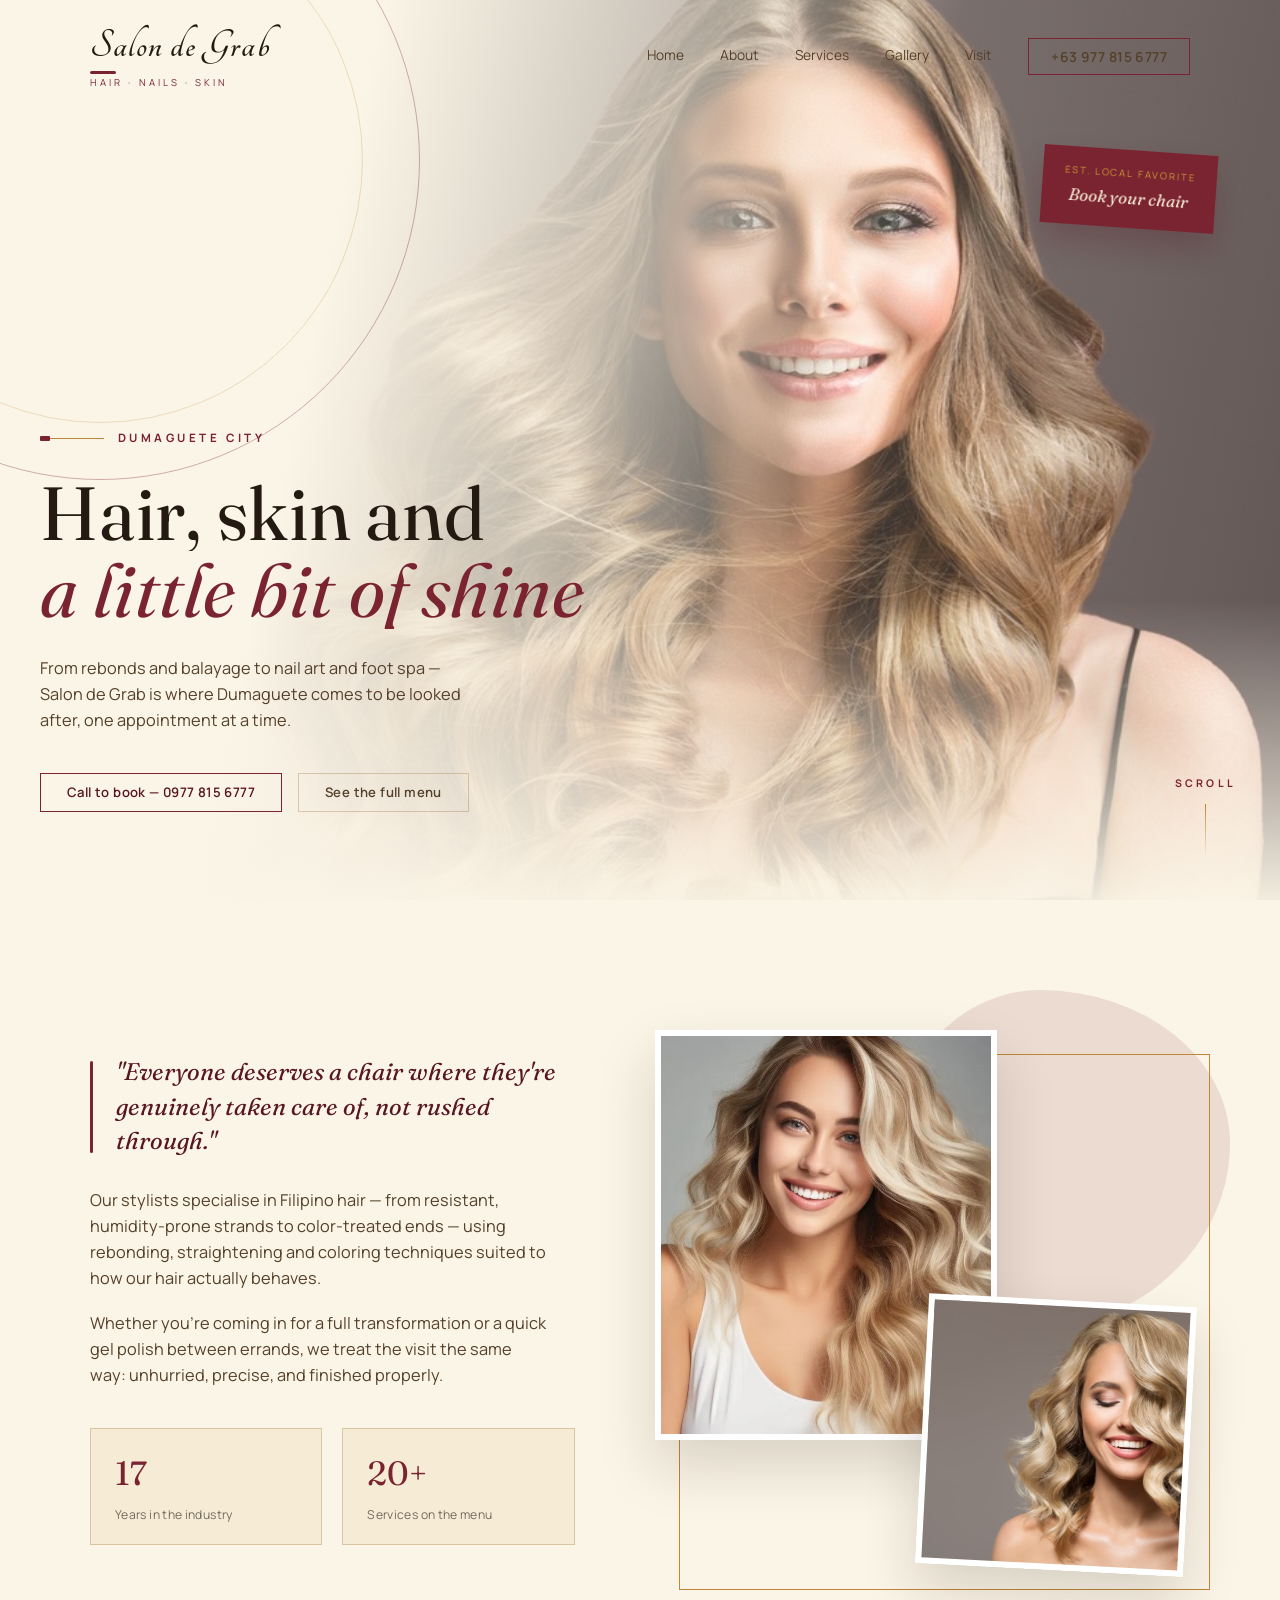
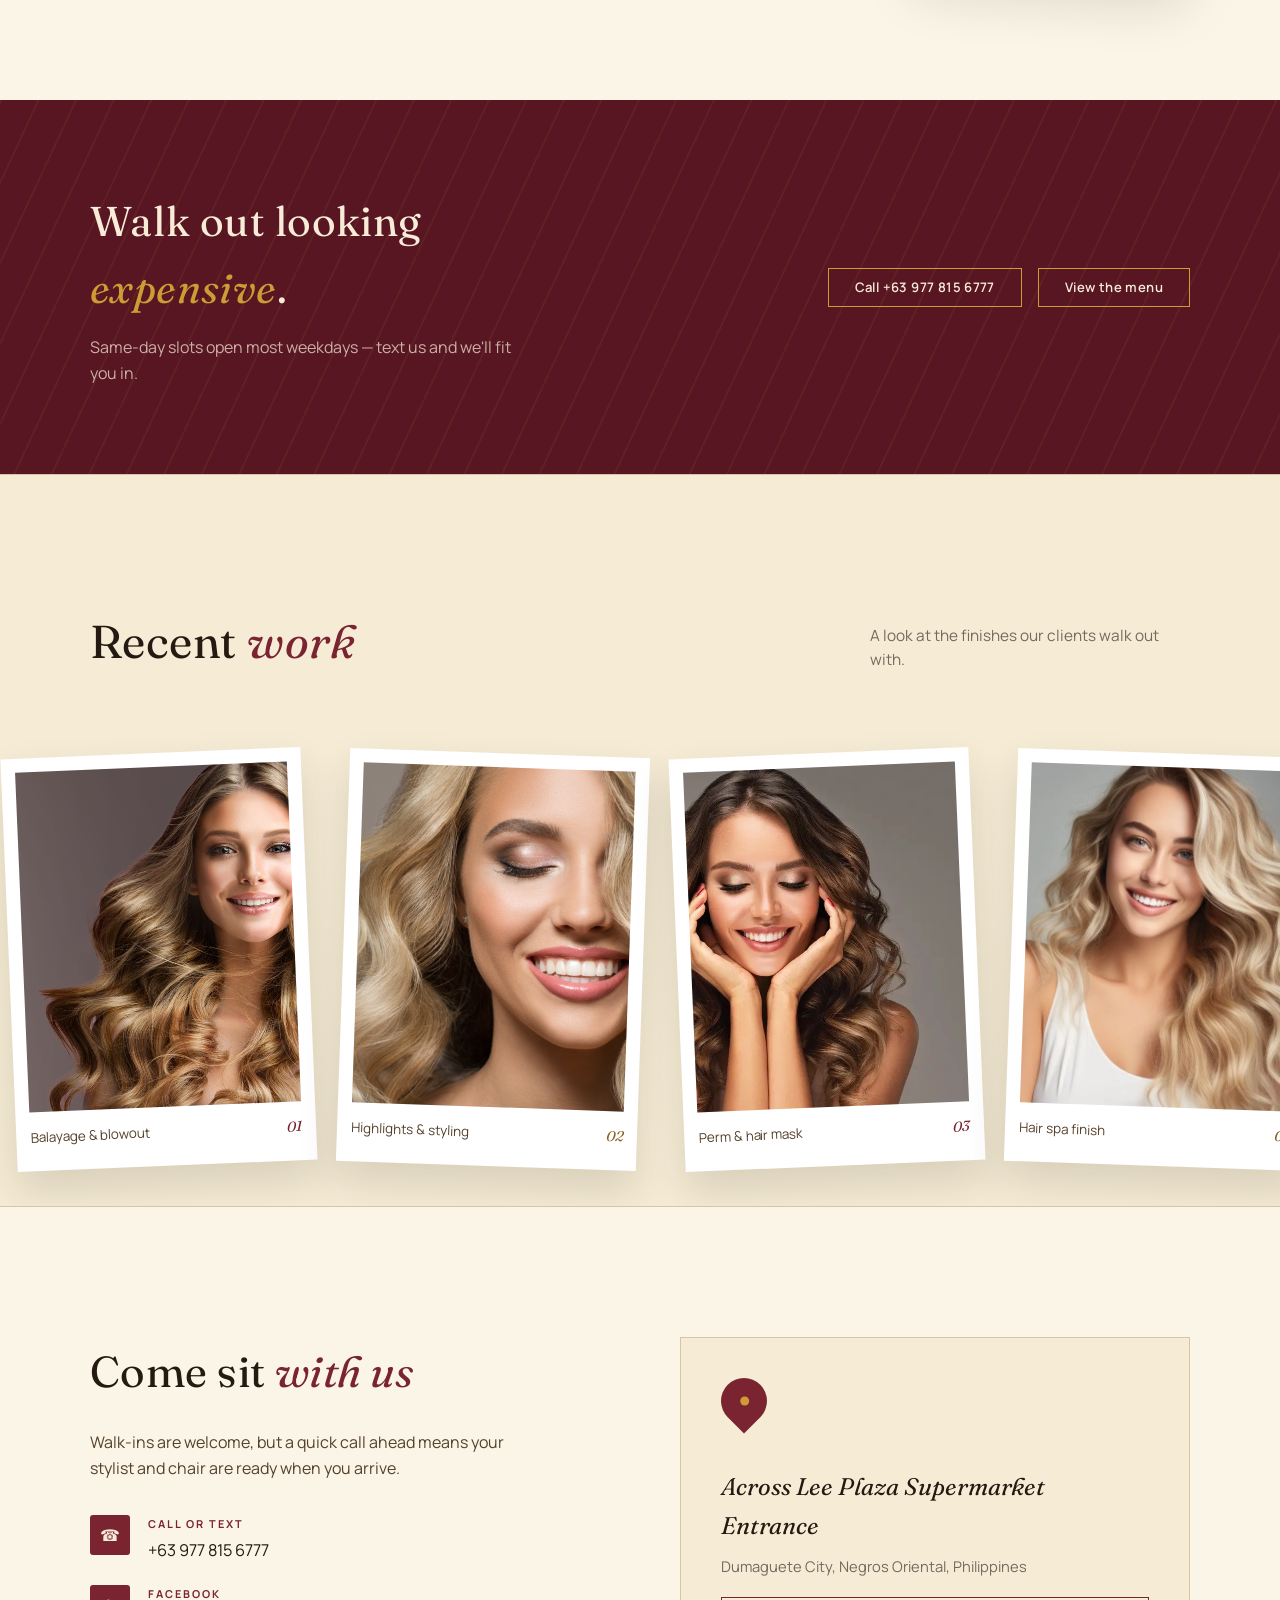
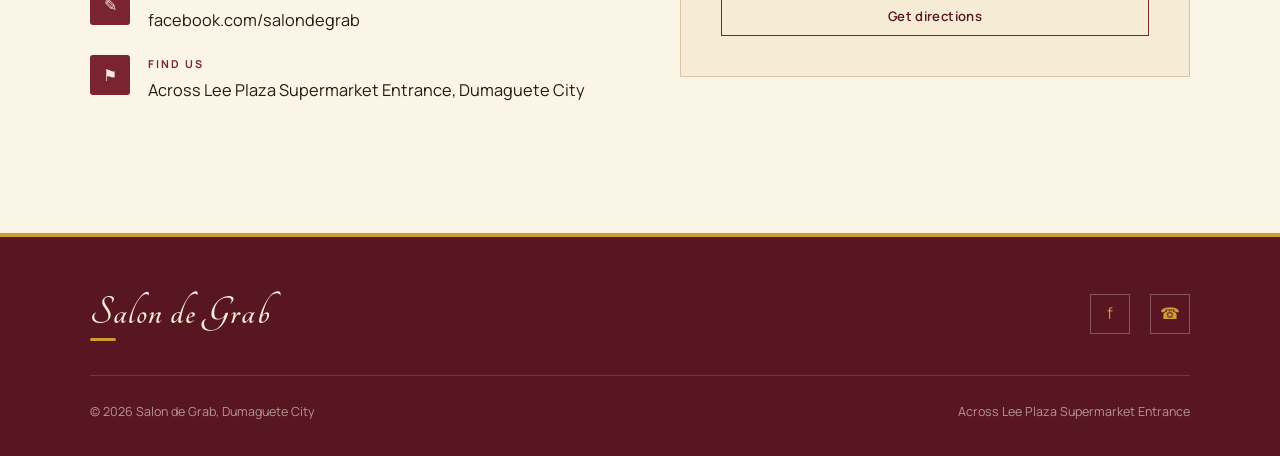
==== commit edae8ee9: "Add files via upload" ====
--- a/index.html
+++ b/index.html
@@ -7,7 +7,7 @@
 <meta name="description" content="Salon de Grab — hair, nails and skin care in Dumaguete City. Rebonding, coloring, spa treatments and more.">
 <link rel="preconnect" href="https://fonts.googleapis.com">
 <link rel="preconnect" href="https://fonts.gstatic.com" crossorigin>
-<link href="https://fonts.googleapis.com/css2?family=Fraunces:ital,opsz,wght@0,9..144,300;0,9..144,400;0,9..144,500;0,9..144,600;1,9..144,400;1,9..144,500&family=Manrope:wght@300;400;500;600;700&display=swap" rel="stylesheet">
+<link href="https://fonts.googleapis.com/css2?family=Fraunces:ital,opsz,wght@0,9..144,300;0,9..144,400;0,9..144,500;0,9..144,600;1,9..144,400;1,9..144,500&family=Manrope:wght@300;400;500;600;700&family=Tangerine:wght@400;700&display=swap" rel="stylesheet">
 <link rel="stylesheet" href="style.css">
 </head>
 <body>
--- a/style.css
+++ b/style.css
@@ -80,7 +80,7 @@
 header .wrap{ display:flex; align-items:center; justify-content:space-between; }
 
 .brand{ display:flex; flex-direction:column; line-height:1; }
-.brand .name{ font-family:'Fraunces', serif; font-size:1.3rem; letter-spacing:0.03em; color:var(--ink); position:relative; }
+.brand .name{ font-family:'Tangerine', cursive; font-weight:700; font-size:2.6rem; letter-spacing:0.03em; color:var(--ink); position:relative; }
 .brand .name::after{
   content:''; position:absolute; left:0; bottom:-6px; width:26px; height:3px; background:var(--wine); border-radius:2px;
 }
@@ -121,7 +121,16 @@
 
 /* ---------- hero ---------- */
 .hero{ position:relative; min-height:100svh; display:flex; align-items:flex-end; overflow:hidden; background:var(--bg); }
-.hero-media{ position:absolute; inset:0; background-image:url('images/hero.jpg'); background-size:cover; background-position:78% 18%; }
+.hero-media{
+  position:absolute; inset:-2%;
+  background-image:url('images/hero.jpg');
+  background-size:cover; background-position:78% 18%;
+  animation:kenburns 22s ease-in-out infinite alternate;
+}
+@keyframes kenburns{
+  0%{ transform:scale(1) translate(0,0); }
+  100%{ transform:scale(1.08) translate(-1%, -1%); }
+}
 .hero-media::before{
   content:''; position:absolute; inset:0;
   background:
@@ -131,20 +140,22 @@
 .hero-swash{
   position:absolute; z-index:1; width:640px; height:640px; left:-220px; top:-160px;
   border:1.5px solid var(--wine); border-radius:50%; opacity:0.35;
+  animation:spin 46s linear infinite;
 }
 .hero-swash::before{
   content:''; position:absolute; inset:56px; border:1px solid var(--camel); border-radius:50%; opacity:0.7;
 }
+@keyframes spin{ to{ transform:rotate(360deg); } }
 .hero-tag{
   position:absolute; z-index:3; right:64px; top:150px;
   background:var(--wine); color:var(--cream); padding:16px 22px;
   font-family:'Fraunces', serif; font-style:italic; font-size:1.05rem; text-align:center;
-  transform:rotate(4deg);
   box-shadow:0 16px 32px rgba(87,22,34,0.28);
-  opacity:0; animation:pop .7s var(--ease) forwards; animation-delay:1.1s;
+  opacity:0; animation:pop .7s var(--ease) 1.1s forwards, float 4.5s ease-in-out 1.8s infinite;
 }
 .hero-tag small{ display:block; font-family:'Manrope', sans-serif; font-style:normal; font-size:0.6rem; letter-spacing:0.2em; color:var(--gold); margin-bottom:4px; }
 @keyframes pop{ 0%{ opacity:0; transform:rotate(4deg) scale(0.8);} 70%{ transform:rotate(4deg) scale(1.06);} 100%{ opacity:1; transform:rotate(4deg) scale(1);} }
+@keyframes float{ 0%,100%{ transform:rotate(4deg) translateY(0); } 50%{ transform:rotate(2deg) translateY(-8px); } }
 @media (max-width:900px){ .hero-tag{ display:none; } }
 
 .hero-content{ position:relative; z-index:2; width:100%; padding:0 40px 88px; }
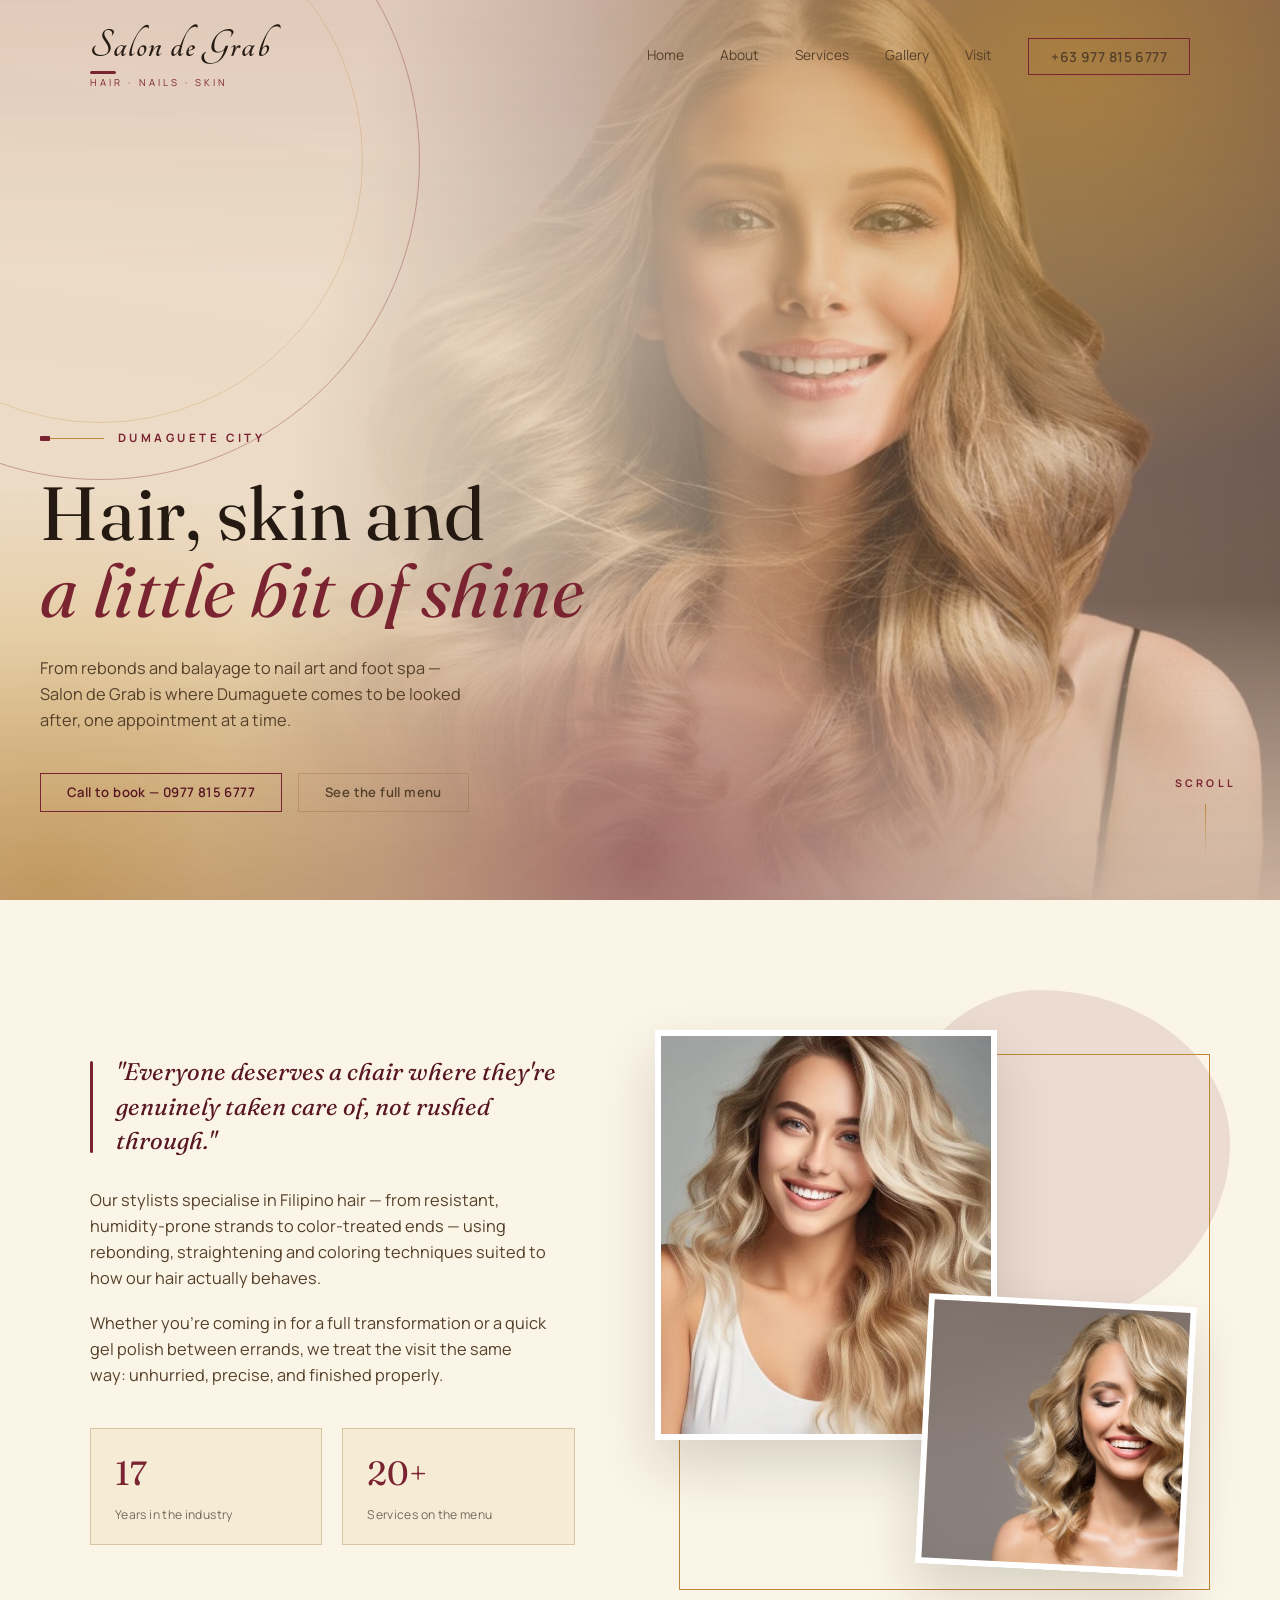
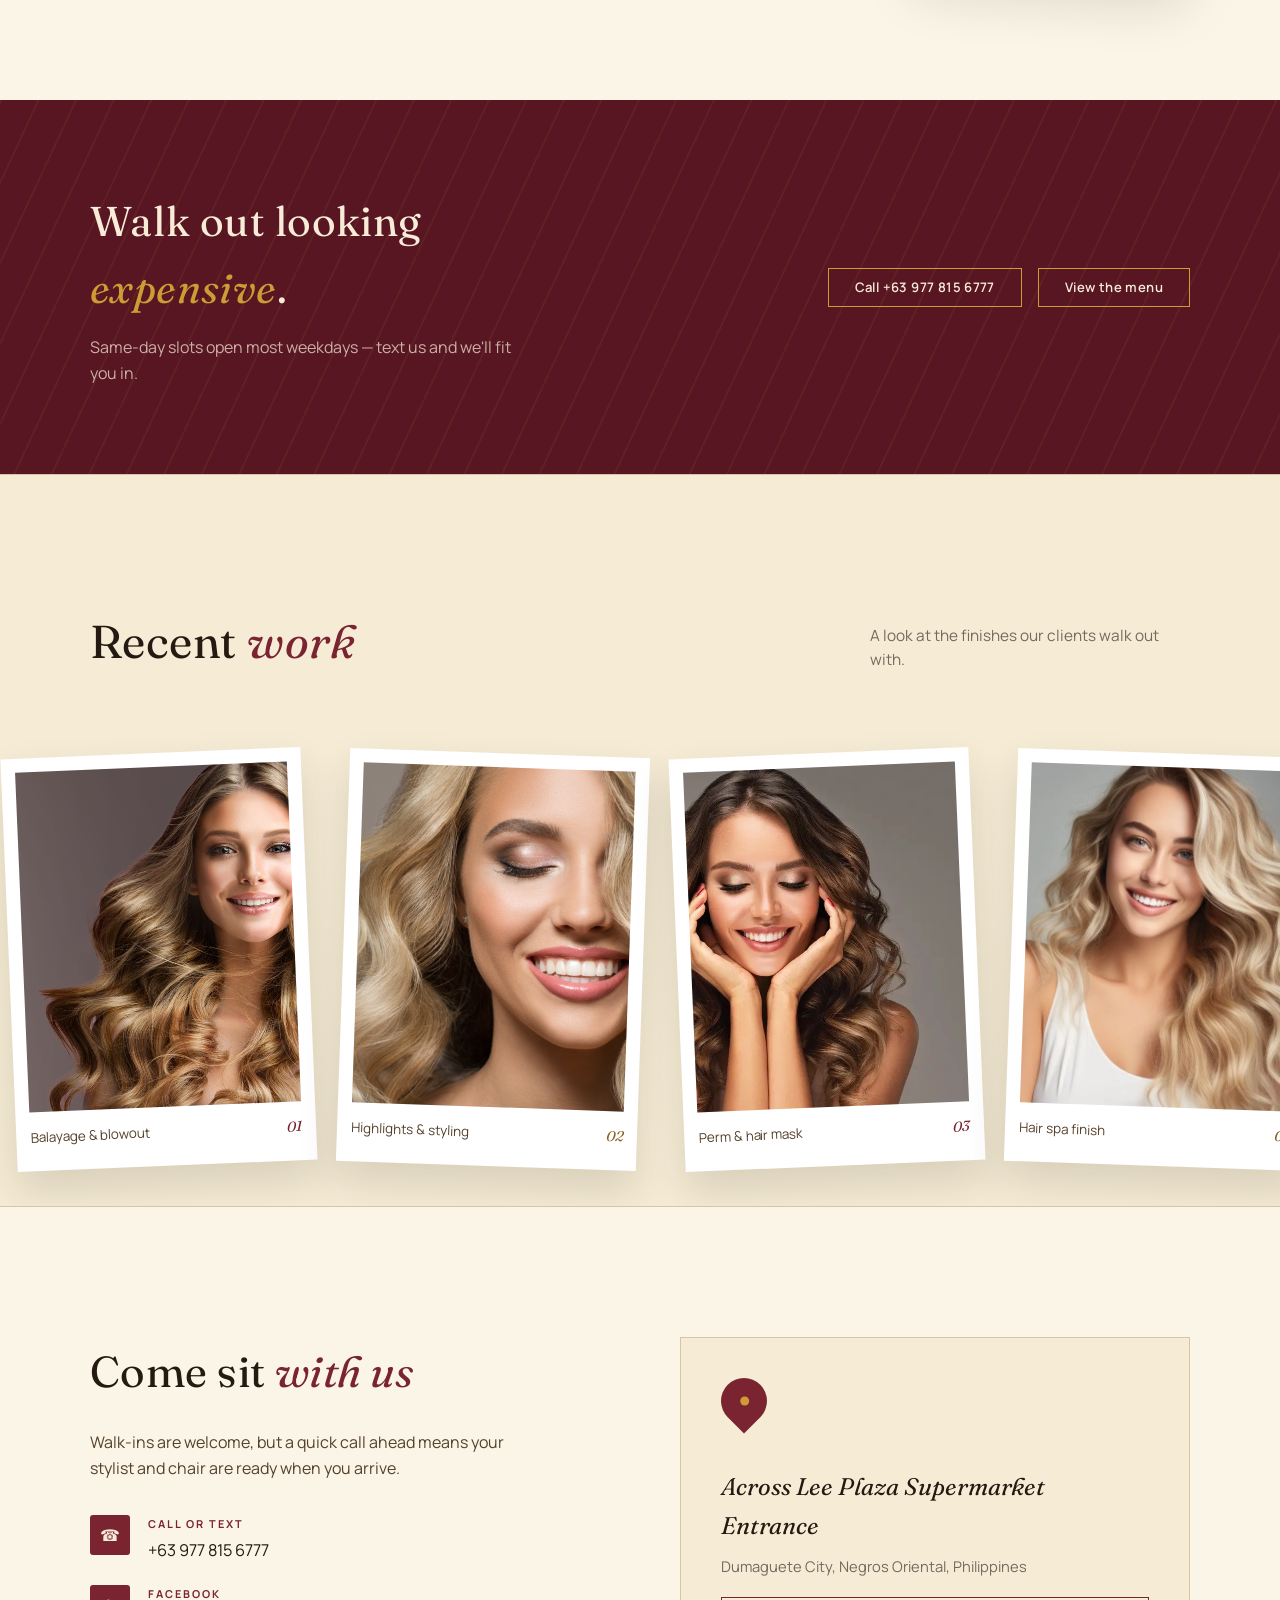
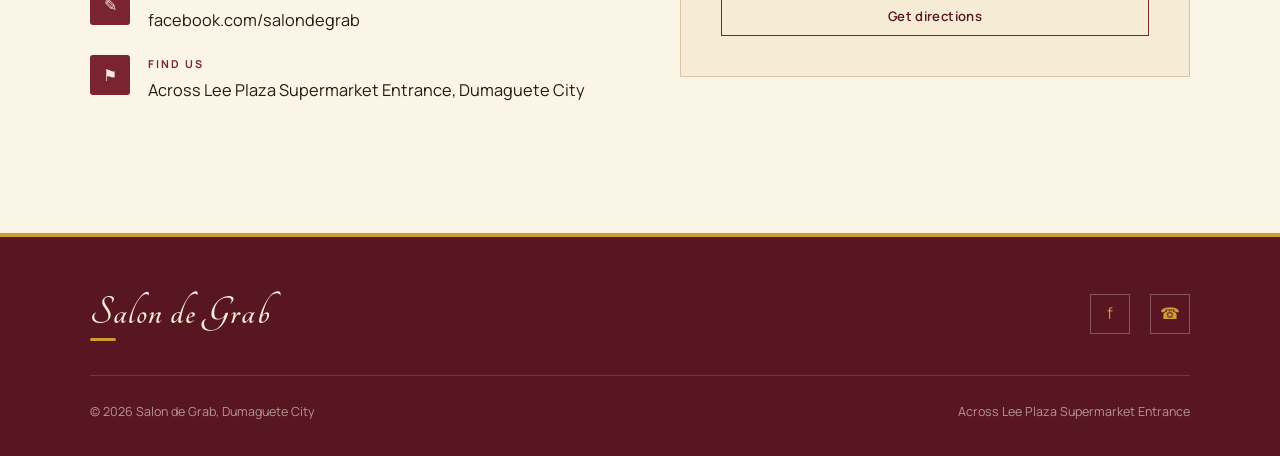
==== commit 9d39bfb5: "Add files via upload" ====
--- a/index.html
+++ b/index.html
@@ -34,8 +34,8 @@
 
 <section class="hero">
   <div class="hero-media"></div>
+  <div class="hero-mesh"></div>
   <div class="hero-swash"></div>
-  <div class="hero-tag"><small>EST. LOCAL FAVORITE</small>Book your chair</div>
   <div class="hero-content">
     <div class="hero-inner">
       <div class="hero-eyebrow">
--- a/style.css
+++ b/style.css
@@ -146,17 +146,37 @@
   content:''; position:absolute; inset:56px; border:1px solid var(--camel); border-radius:50%; opacity:0.7;
 }
 @keyframes spin{ to{ transform:rotate(360deg); } }
-.hero-tag{
-  position:absolute; z-index:3; right:64px; top:150px;
-  background:var(--wine); color:var(--cream); padding:16px 22px;
-  font-family:'Fraunces', serif; font-style:italic; font-size:1.05rem; text-align:center;
-  box-shadow:0 16px 32px rgba(87,22,34,0.28);
-  opacity:0; animation:pop .7s var(--ease) 1.1s forwards, float 4.5s ease-in-out 1.8s infinite;
-}
-.hero-tag small{ display:block; font-family:'Manrope', sans-serif; font-style:normal; font-size:0.6rem; letter-spacing:0.2em; color:var(--gold); margin-bottom:4px; }
-@keyframes pop{ 0%{ opacity:0; transform:rotate(4deg) scale(0.8);} 70%{ transform:rotate(4deg) scale(1.06);} 100%{ opacity:1; transform:rotate(4deg) scale(1);} }
-@keyframes float{ 0%,100%{ transform:rotate(4deg) translateY(0); } 50%{ transform:rotate(2deg) translateY(-8px); } }
-@media (max-width:900px){ .hero-tag{ display:none; } }
+
+/* ---------- hero gold mesh overlay ---------- */
+.hero-mesh{
+  position:absolute; inset:0; z-index:1; pointer-events:none; mix-blend-mode:normal;
+  background:
+    radial-gradient(55% 65% at 84% 6%, rgba(206,155,52,0.62) 0%, rgba(206,155,52,0.28) 42%, transparent 72%),
+    radial-gradient(60% 60% at 4% 98%, rgba(206,155,52,0.58) 0%, rgba(206,155,52,0.24) 44%, transparent 74%),
+    radial-gradient(45% 50% at 50% 96%, rgba(122,35,49,0.48) 0%, rgba(122,35,49,0.14) 46%, transparent 76%),
+    conic-gradient(from 210deg at 70% 30%, rgba(206,155,52,0.22), rgba(122,35,49,0.14), rgba(189,134,56,0.22), rgba(206,155,52,0.22));
+  background-size:100% 100%, 100% 100%, 100% 100%, 220% 220%;
+  animation:mesh-drift 26s ease-in-out infinite alternate;
+}
+.hero-mesh::after{
+  content:''; position:absolute; inset:0;
+  background:linear-gradient(180deg, rgba(122,35,49,0.14) 0%, transparent 30%, transparent 70%, rgba(87,22,34,0.3) 100%);
+  mix-blend-mode:multiply; opacity:0.65;
+}
+@keyframes mesh-drift{
+  0%{ background-position:0% 0%, 0% 0%, 0% 0%, 0% 50%; }
+  100%{ background-position:0% 0%, 0% 0%, 0% 0%, 100% 50%; }
+}
+@media (max-width:720px){
+  .hero-mesh{
+    background:
+      radial-gradient(75% 42% at 88% 4%, rgba(206,155,52,0.68) 0%, rgba(206,155,52,0.3) 45%, transparent 70%),
+      radial-gradient(75% 48% at 6% 98%, rgba(206,155,52,0.64) 0%, rgba(206,155,52,0.28) 46%, transparent 72%),
+      radial-gradient(60% 42% at 50% 100%, rgba(122,35,49,0.45) 0%, rgba(122,35,49,0.15) 48%, transparent 76%),
+      conic-gradient(from 210deg at 60% 40%, rgba(206,155,52,0.24), rgba(122,35,49,0.16), rgba(189,134,56,0.24), rgba(206,155,52,0.24));
+    background-size:100% 100%, 100% 100%, 100% 100%, 220% 220%;
+  }
+}
 
 .hero-content{ position:relative; z-index:2; width:100%; padding:0 40px 88px; }
 .hero-inner{ max-width:660px; }
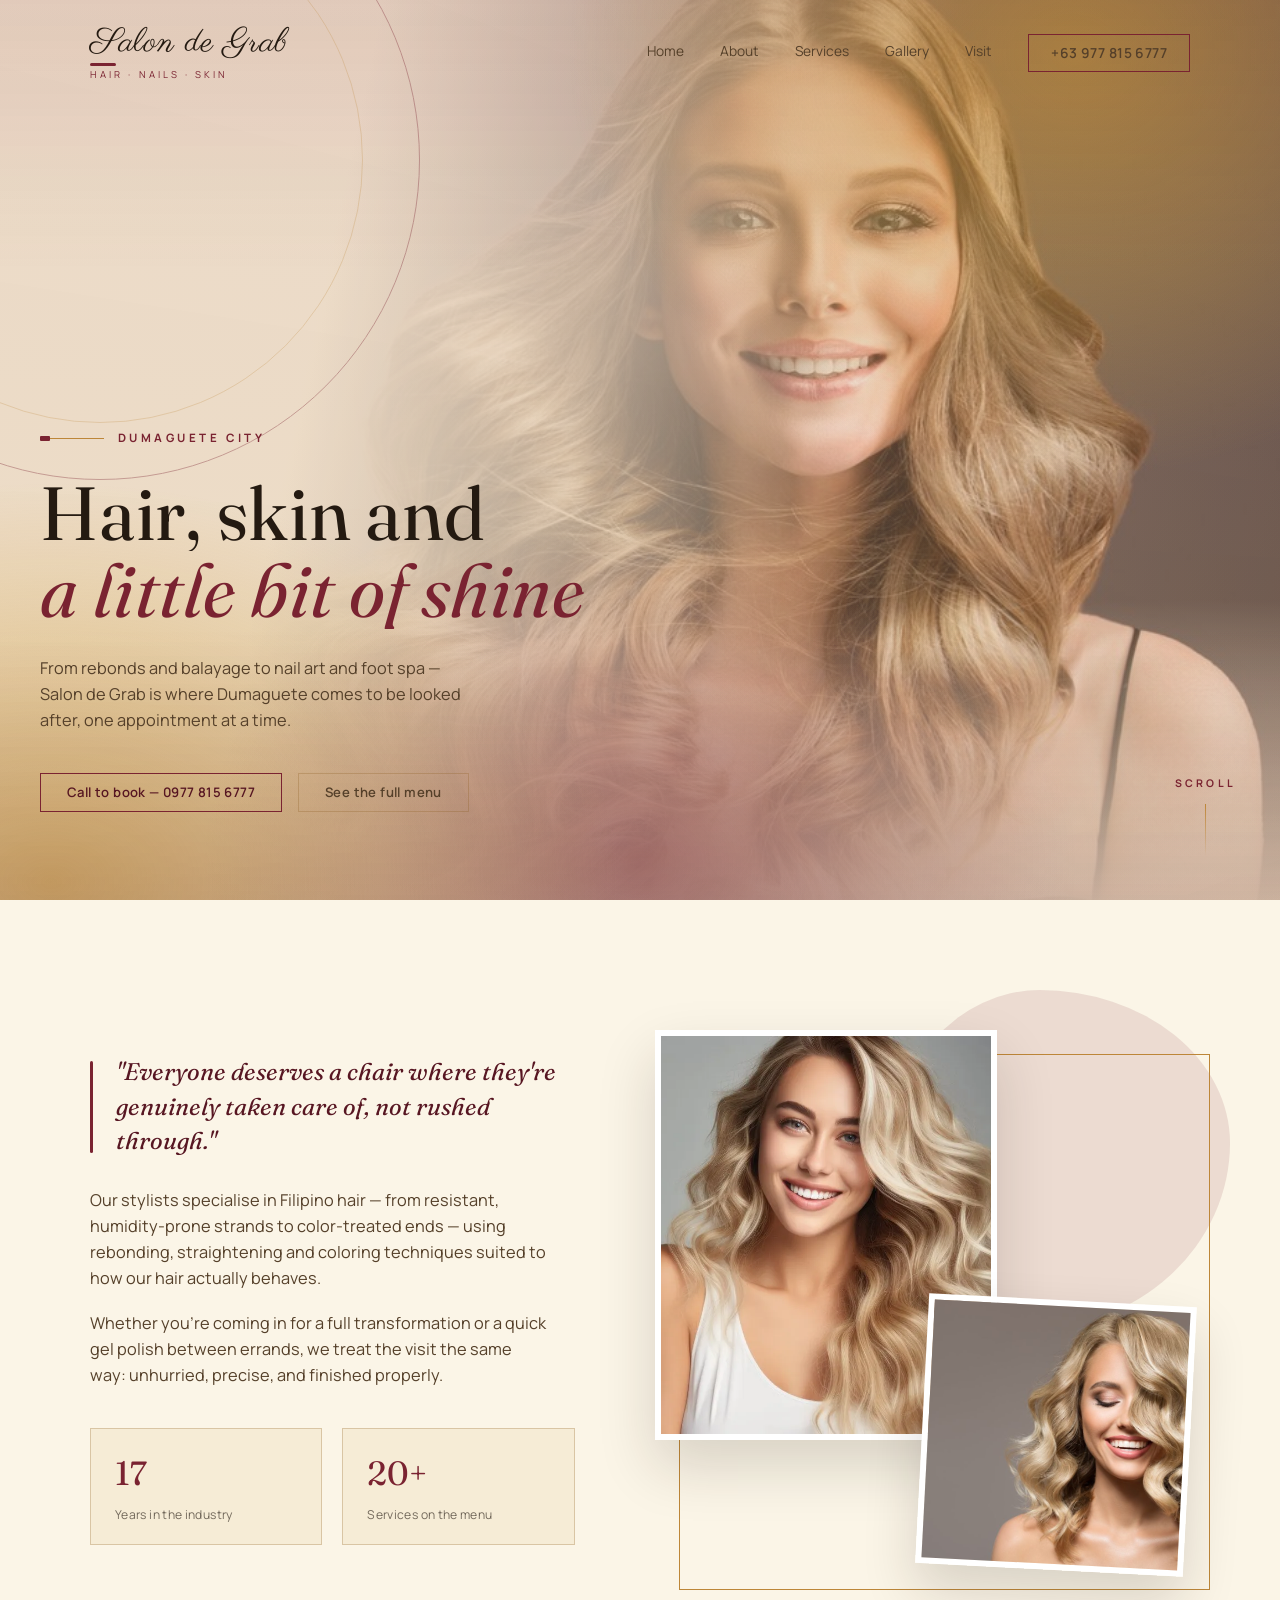
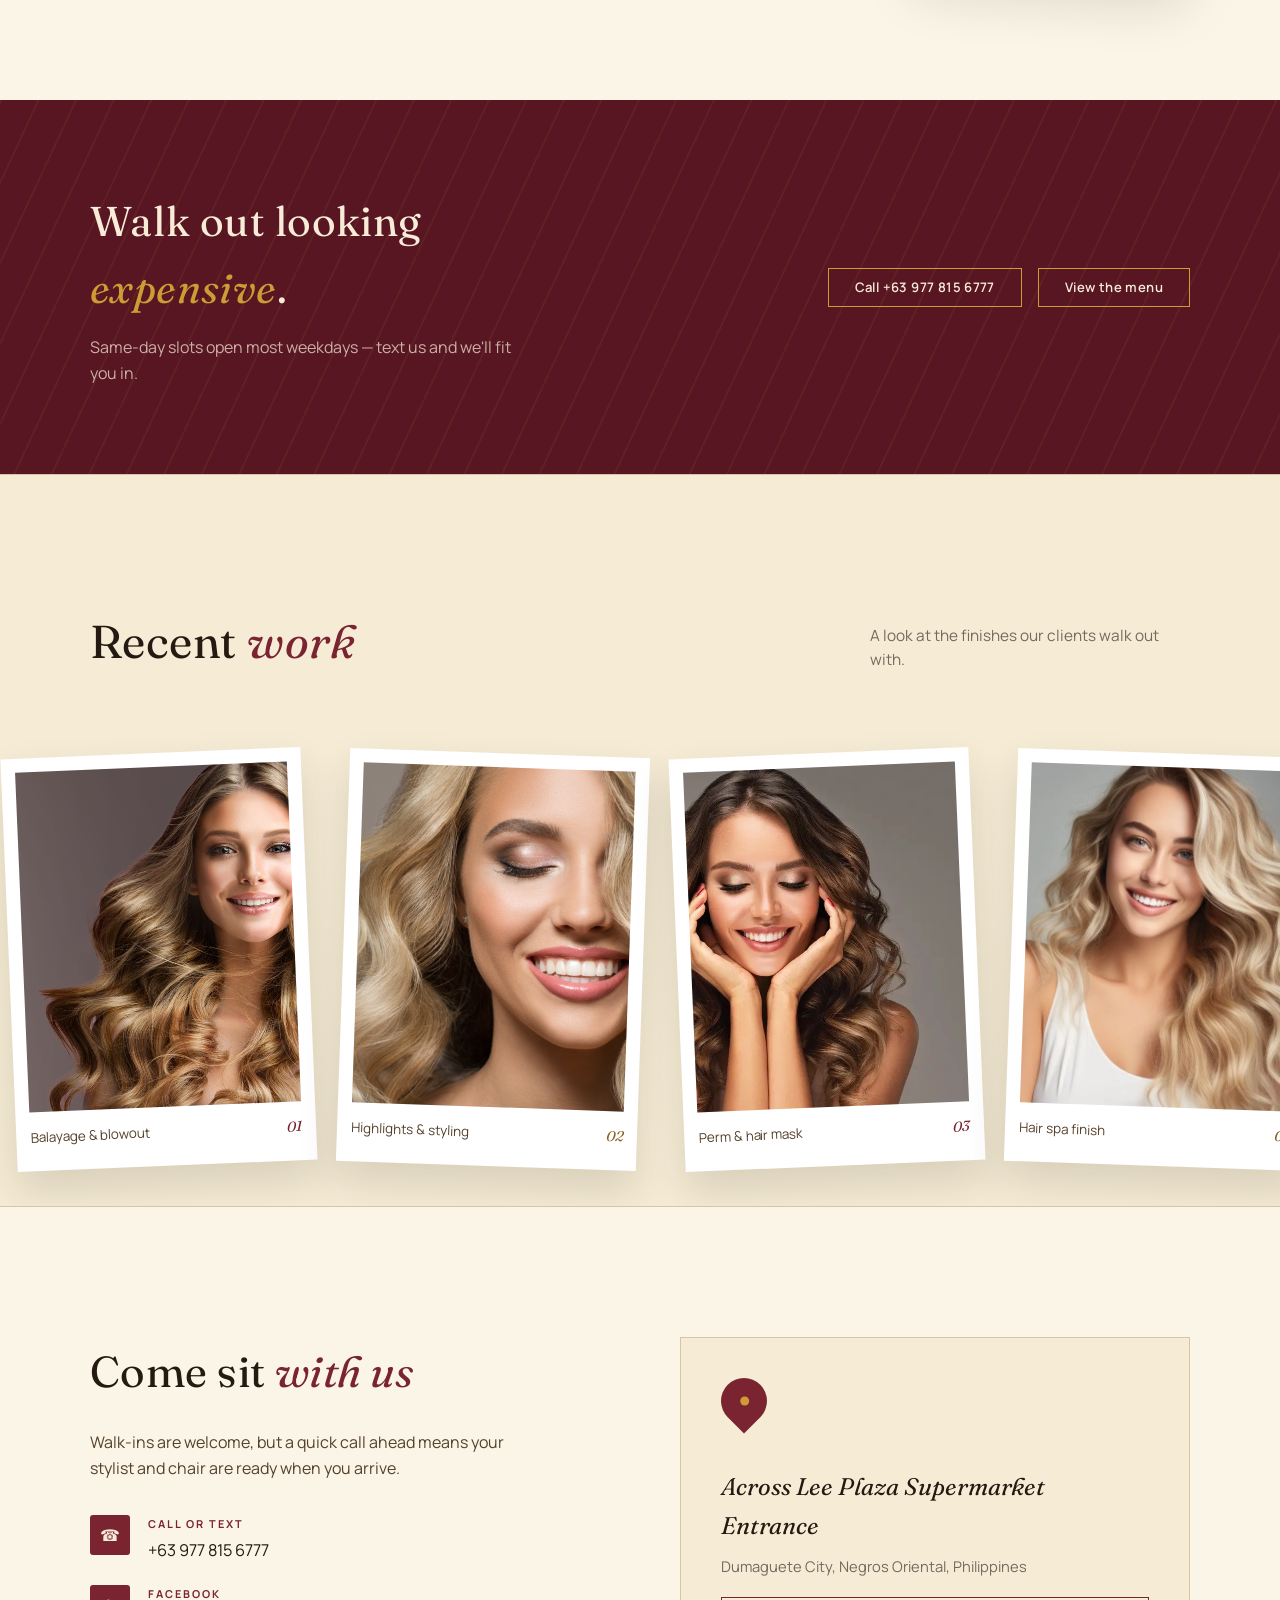
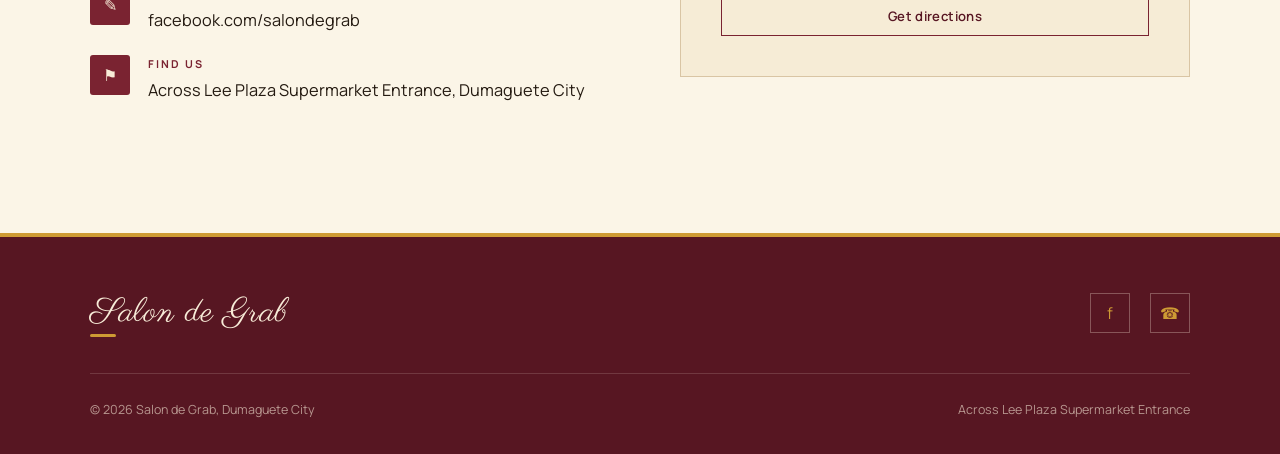
==== commit f7c97987: "Add files via upload" ====
--- a/index.html
+++ b/index.html
@@ -7,7 +7,7 @@
 <meta name="description" content="Salon de Grab — hair, nails and skin care in Dumaguete City. Rebonding, coloring, spa treatments and more.">
 <link rel="preconnect" href="https://fonts.googleapis.com">
 <link rel="preconnect" href="https://fonts.gstatic.com" crossorigin>
-<link href="https://fonts.googleapis.com/css2?family=Fraunces:ital,opsz,wght@0,9..144,300;0,9..144,400;0,9..144,500;0,9..144,600;1,9..144,400;1,9..144,500&family=Manrope:wght@300;400;500;600;700&family=Tangerine:wght@400;700&display=swap" rel="stylesheet">
+<link href="https://fonts.googleapis.com/css2?family=Fraunces:ital,opsz,wght@0,9..144,300;0,9..144,400;0,9..144,500;0,9..144,600;1,9..144,400;1,9..144,500&family=Manrope:wght@300;400;500;600;700&family=Parisienne&display=swap" rel="stylesheet">
 <link rel="stylesheet" href="style.css">
 </head>
 <body>
--- a/style.css
+++ b/style.css
@@ -80,7 +80,7 @@
 header .wrap{ display:flex; align-items:center; justify-content:space-between; }
 
 .brand{ display:flex; flex-direction:column; line-height:1; }
-.brand .name{ font-family:'Tangerine', cursive; font-weight:700; font-size:2.6rem; letter-spacing:0.03em; color:var(--ink); position:relative; }
+.brand .name{ font-family:'Parisienne', cursive; font-weight:400; font-size:2.15rem; letter-spacing:0.02em; color:var(--ink); position:relative; }
 .brand .name::after{
   content:''; position:absolute; left:0; bottom:-6px; width:26px; height:3px; background:var(--wine); border-radius:2px;
 }
@@ -136,6 +136,12 @@
   background:
     linear-gradient(102deg, var(--bg) 0%, var(--bg) 27%, rgba(251,245,231,0.7) 46%, rgba(251,245,231,0.2) 65%, rgba(251,245,231,0.04) 100%),
     linear-gradient(0deg, var(--bg) 0%, rgba(251,245,231,0.02) 34%);
+}
+@media (max-width:820px){
+  .hero-media::before{
+    background:
+      linear-gradient(180deg, rgba(251,245,231,0) 0%, rgba(251,245,231,0.08) 45%, rgba(251,245,231,0.6) 78%, var(--bg) 100%);
+  }
 }
 .hero-swash{
   position:absolute; z-index:1; width:640px; height:640px; left:-220px; top:-160px;
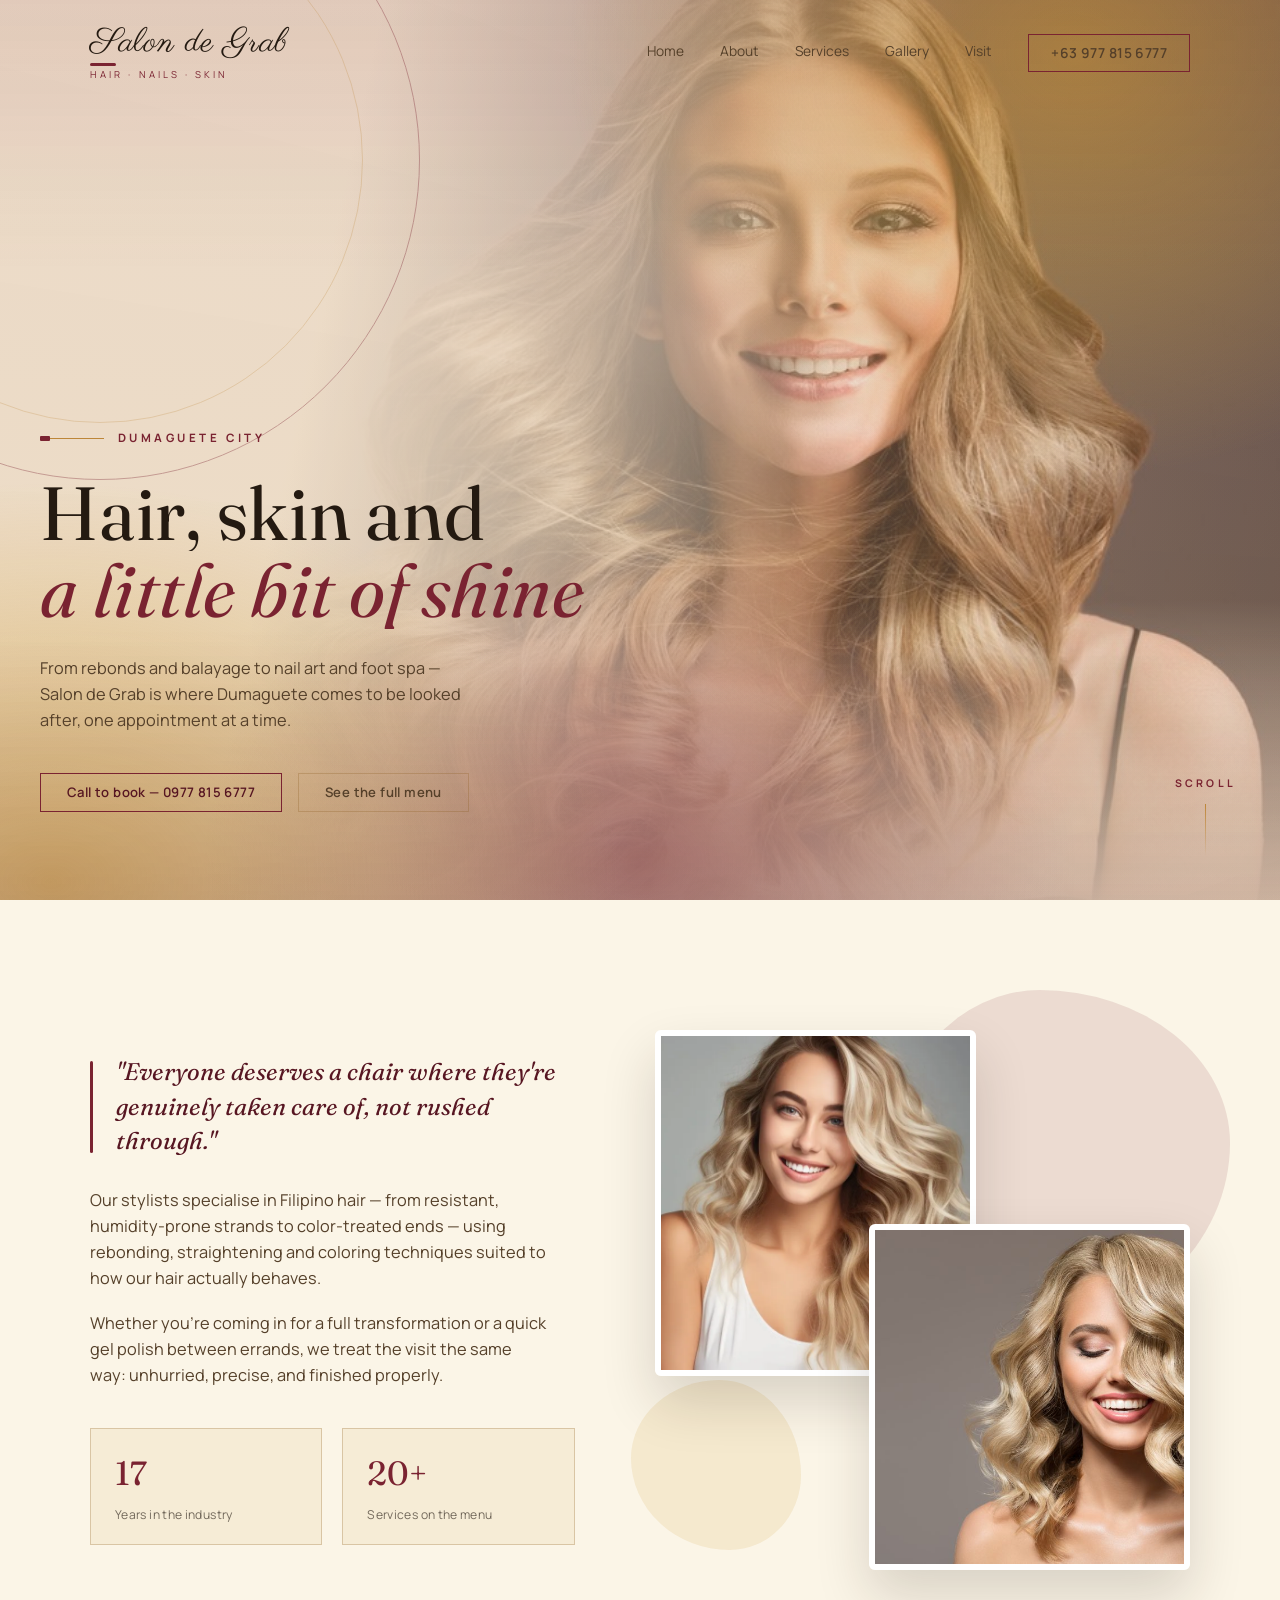
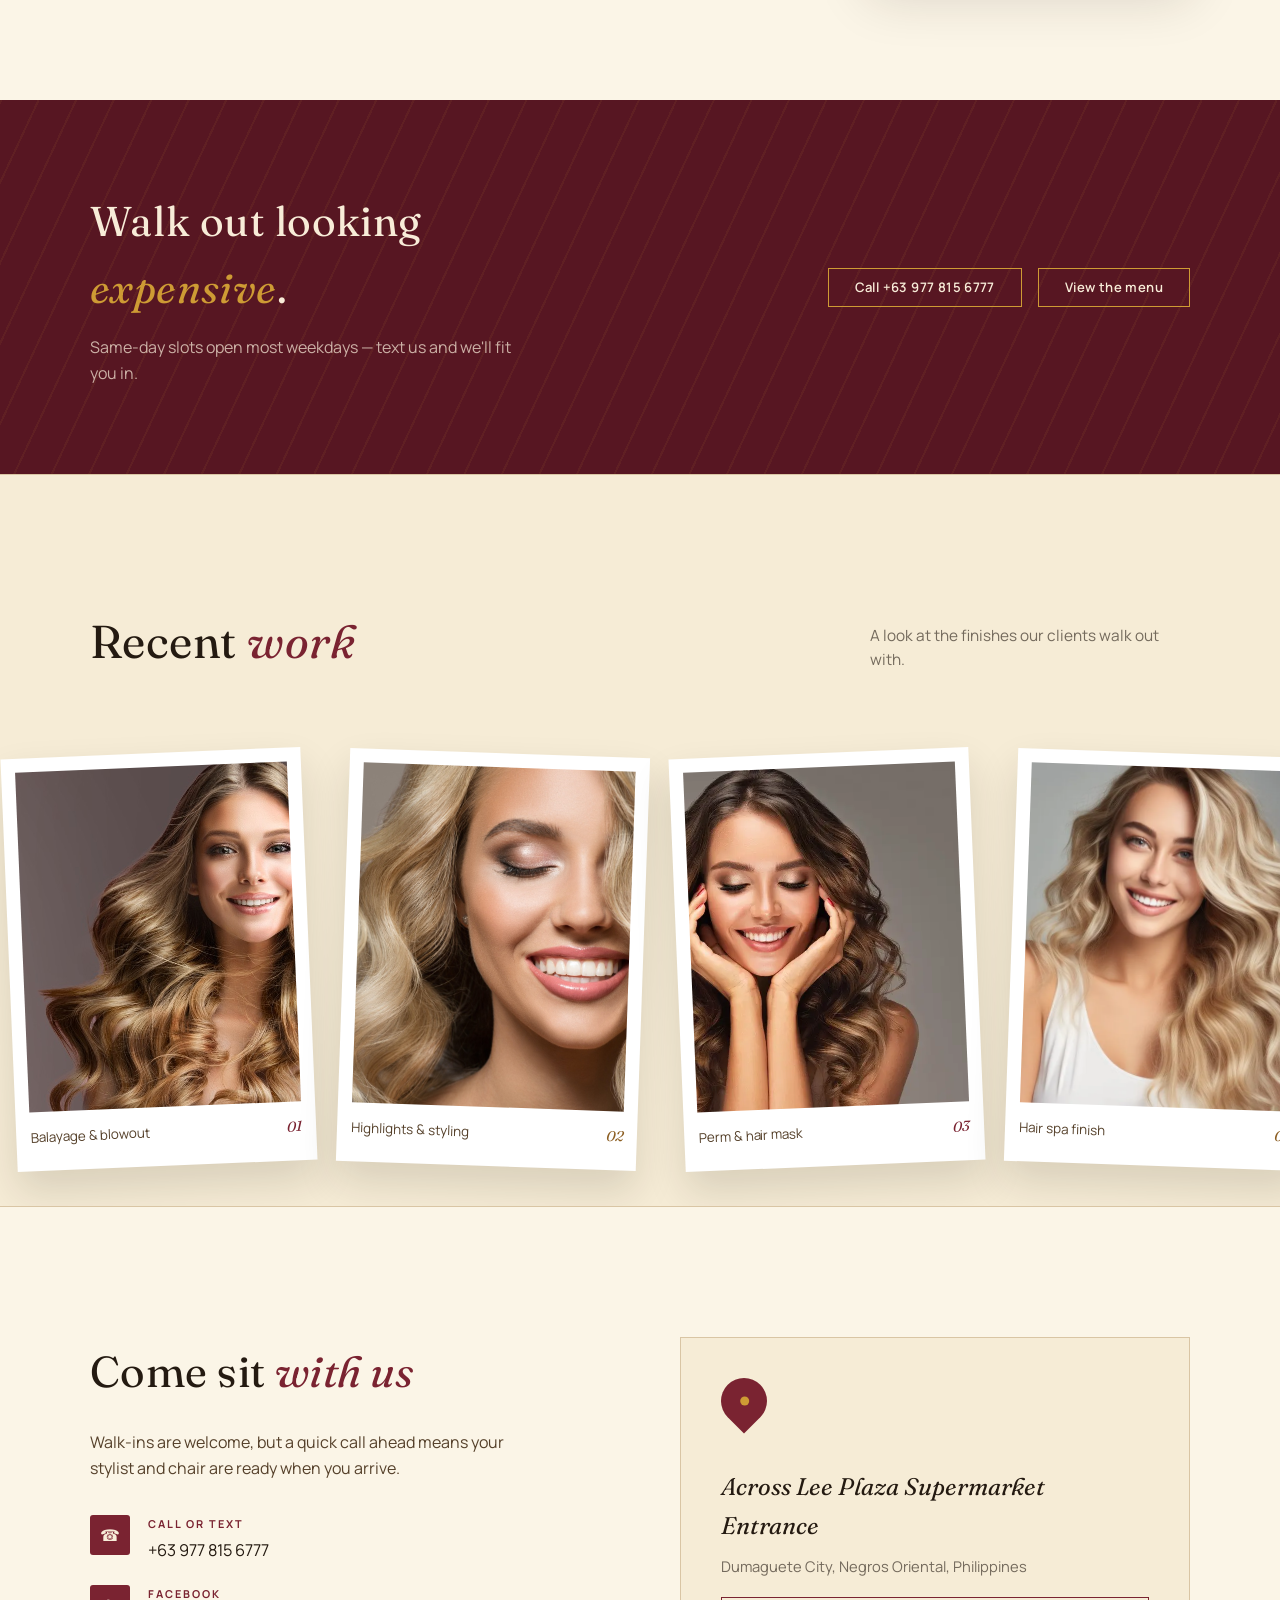
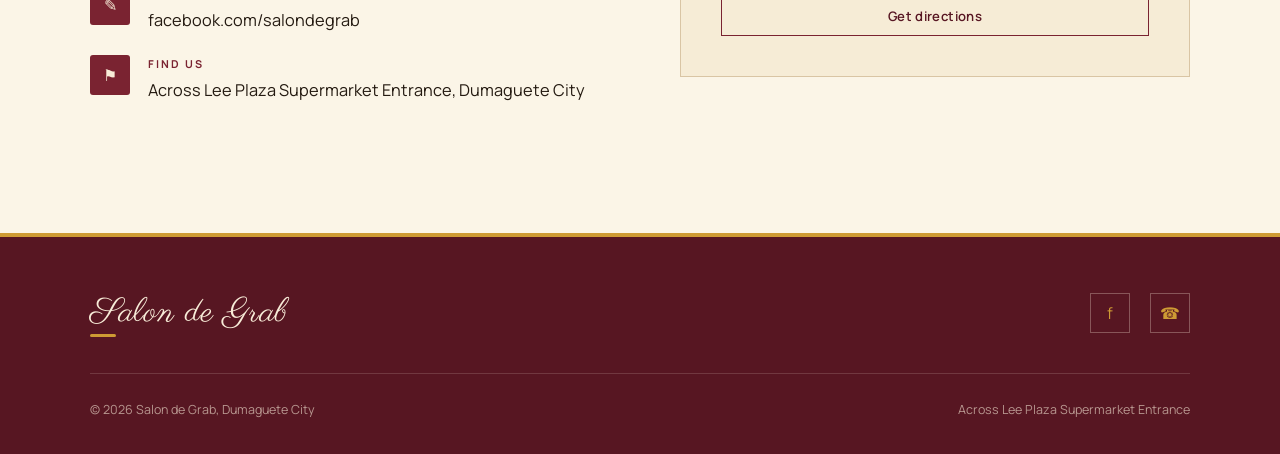
==== commit 1ba5979a: "Add files via upload" ====
--- a/index.html
+++ b/index.html
@@ -76,7 +76,7 @@
       </div>
       <div class="about-media reveal">
         <div class="blob"></div>
-        <div class="frame"></div>
+        <div class="blob2"></div>
         <img class="m1" src="images/gallery-2.webp" alt="Client with soft waved hair at Salon de Grab">
         <img class="m2" src="images/gallery-4.jpg" alt="Close up of glossy blonde curls">
       </div>
--- a/style.css
+++ b/style.css
@@ -137,12 +137,6 @@
     linear-gradient(102deg, var(--bg) 0%, var(--bg) 27%, rgba(251,245,231,0.7) 46%, rgba(251,245,231,0.2) 65%, rgba(251,245,231,0.04) 100%),
     linear-gradient(0deg, var(--bg) 0%, rgba(251,245,231,0.02) 34%);
 }
-@media (max-width:820px){
-  .hero-media::before{
-    background:
-      linear-gradient(180deg, rgba(251,245,231,0) 0%, rgba(251,245,231,0.08) 45%, rgba(251,245,231,0.6) 78%, var(--bg) 100%);
-  }
-}
 .hero-swash{
   position:absolute; z-index:1; width:640px; height:640px; left:-220px; top:-160px;
   border:1.5px solid var(--wine); border-radius:50%; opacity:0.35;
@@ -242,14 +236,29 @@
   position:absolute; width:340px; height:340px; right:-40px; top:-40px; z-index:0;
   background:var(--wine); opacity:0.12; border-radius:44% 56% 60% 40% / 50% 45% 55% 50%;
 }
-.about-media img{ position:absolute; object-fit:cover; box-shadow:0 26px 54px rgba(36,26,17,0.16); }
-.about-media .m1{ width:64%; height:76%; top:0; left:0; z-index:2; border:6px solid var(--white); }
-.about-media .m2{ width:50%; height:50%; bottom:0; right:0; z-index:3; border:6px solid var(--white); transform:rotate(3deg); }
-.about-media .frame{ position:absolute; inset:24px -20px -20px 24px; border:1.5px solid var(--camel); z-index:1; }
+.about-media .blob2{
+  position:absolute; width:170px; height:170px; left:-24px; bottom:20px; z-index:0;
+  background:var(--gold); opacity:0.14; border-radius:52% 48% 42% 58% / 46% 56% 44% 54%;
+}
+.about-media img{ position:absolute; object-fit:cover; box-shadow:0 26px 54px rgba(36,26,17,0.16); border-radius:6px; }
+.about-media .m1{
+  width:60%; height:64%; top:0; left:0; z-index:2; border:6px solid var(--white);
+  --tilt:-4deg; animation:photo-float 6.5s ease-in-out infinite;
+}
+.about-media .m2{
+  width:60%; height:64%; bottom:0; right:0; z-index:3; border:6px solid var(--white);
+  --tilt:8deg; animation:photo-float 7.5s ease-in-out 1.2s infinite;
+}
+@keyframes photo-float{
+  0%,100%{ transform:translateY(0) rotate(var(--tilt, 0deg)); }
+  50%{ transform:translateY(-14px) rotate(var(--tilt, 0deg)); }
+}
 
 @media (max-width:900px){
   .about-grid{ grid-template-columns:1fr; gap:56px; }
-  .about-media{ height:420px; order:-1; }
+  .about-media{ height:420px; order:-1; margin:0 12px; }
+  .about-media .blob{ width:220px; height:220px; right:-10px; top:-30px; }
+  .about-media .blob2{ width:120px; height:120px; left:-10px; bottom:10px; }
 }
 
 /* ---------- CTA band (dark contrast) ---------- */
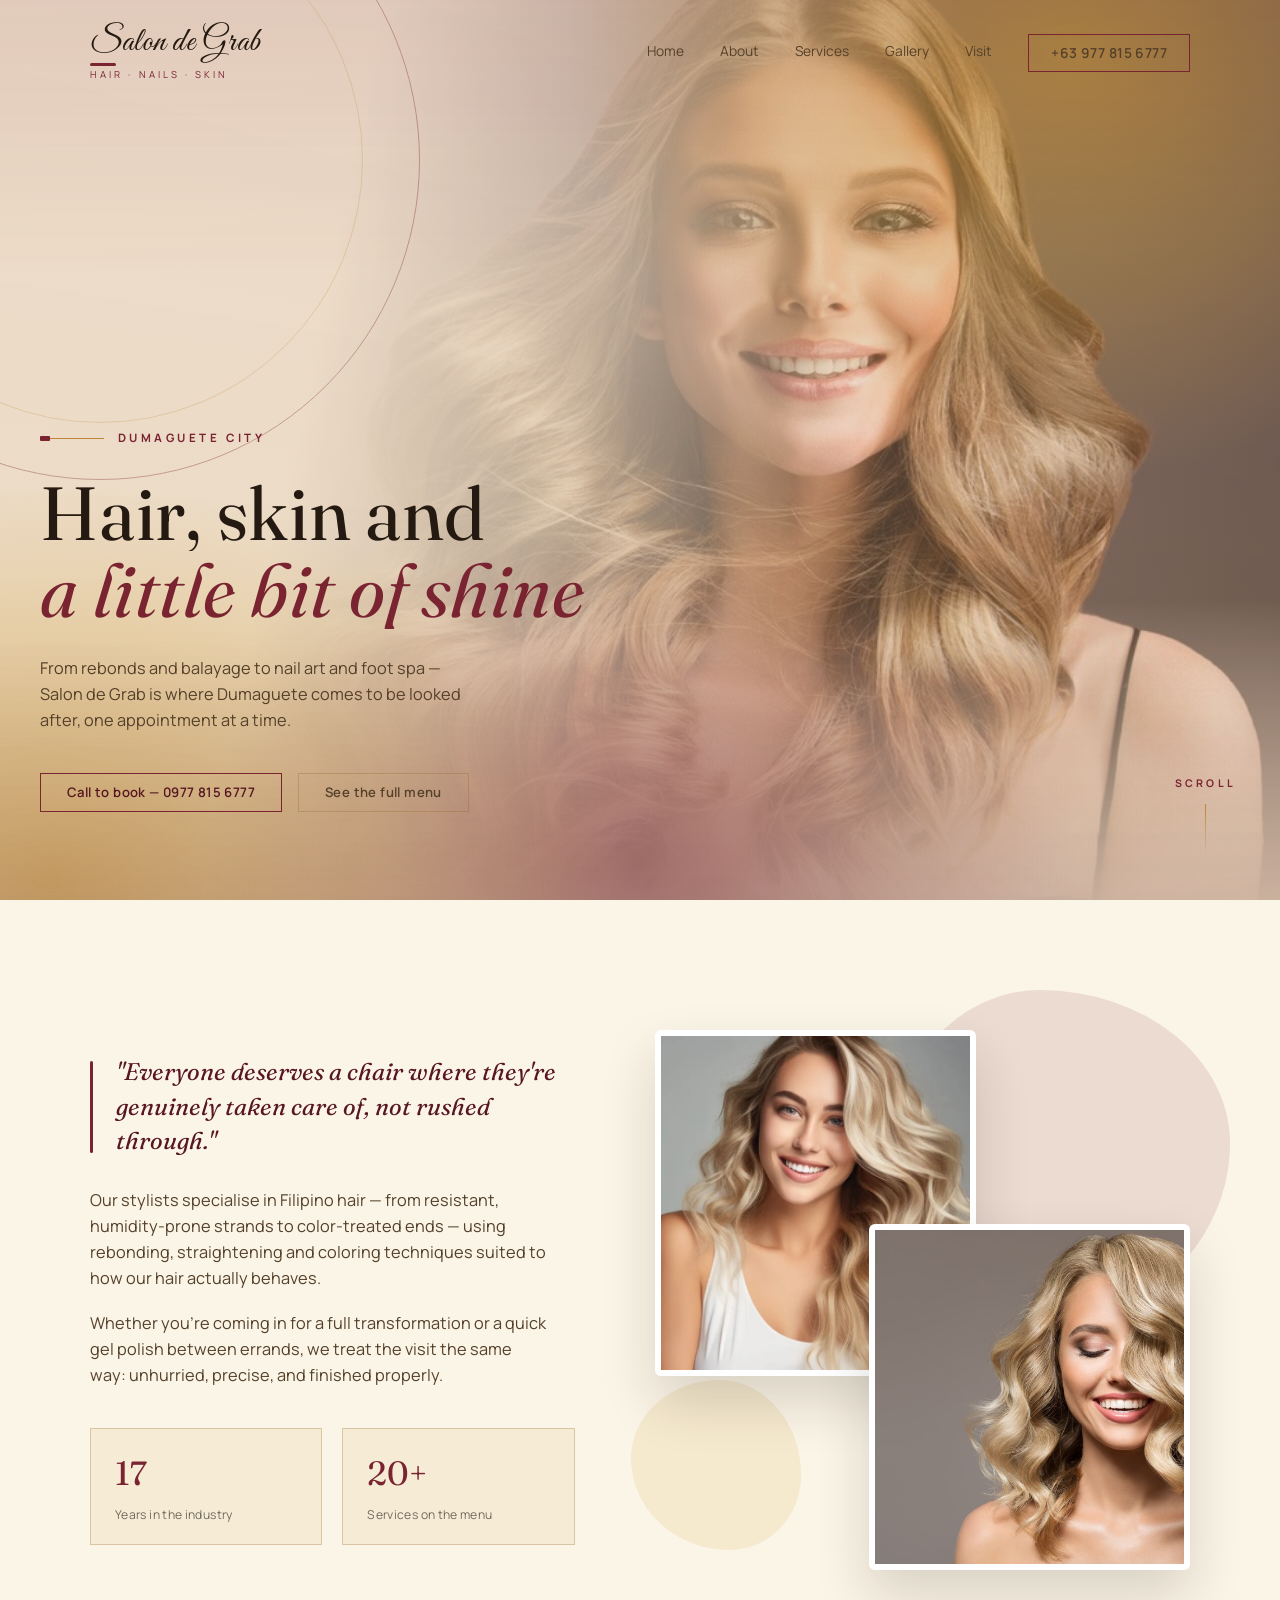
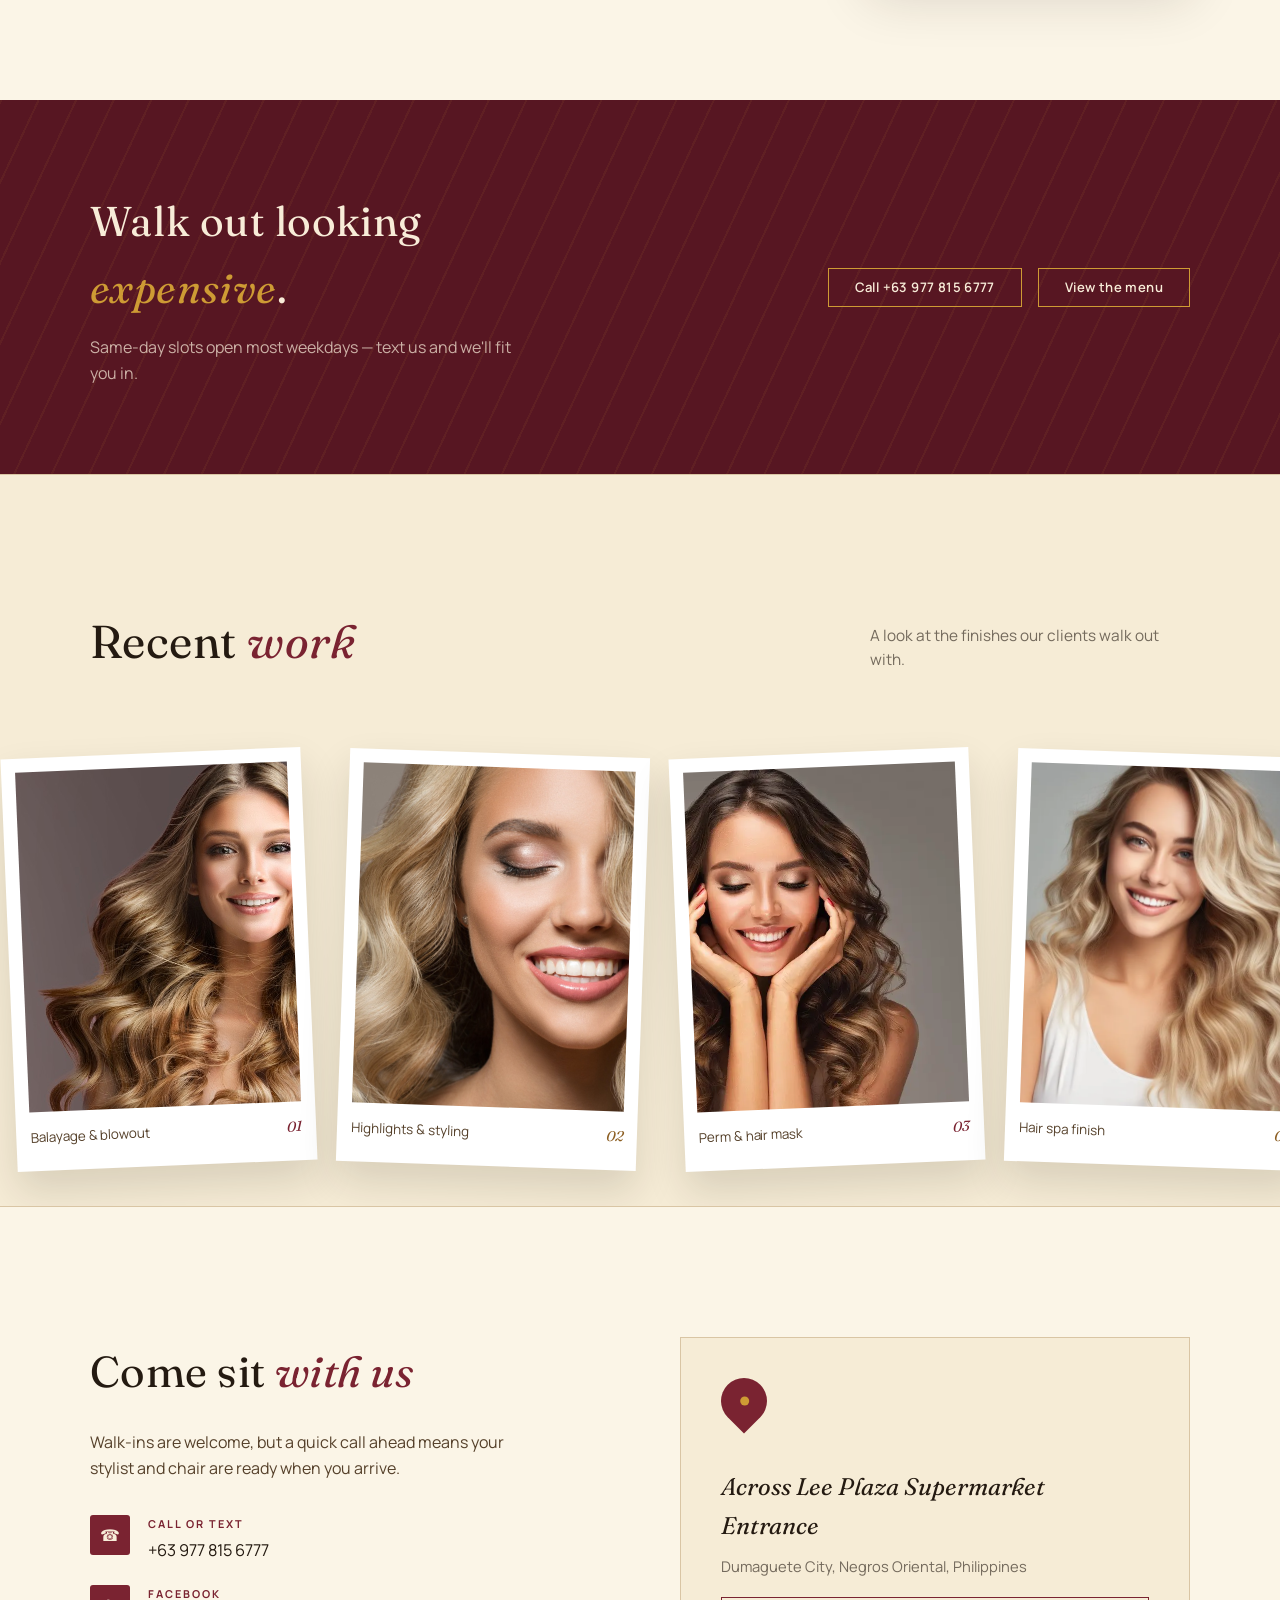
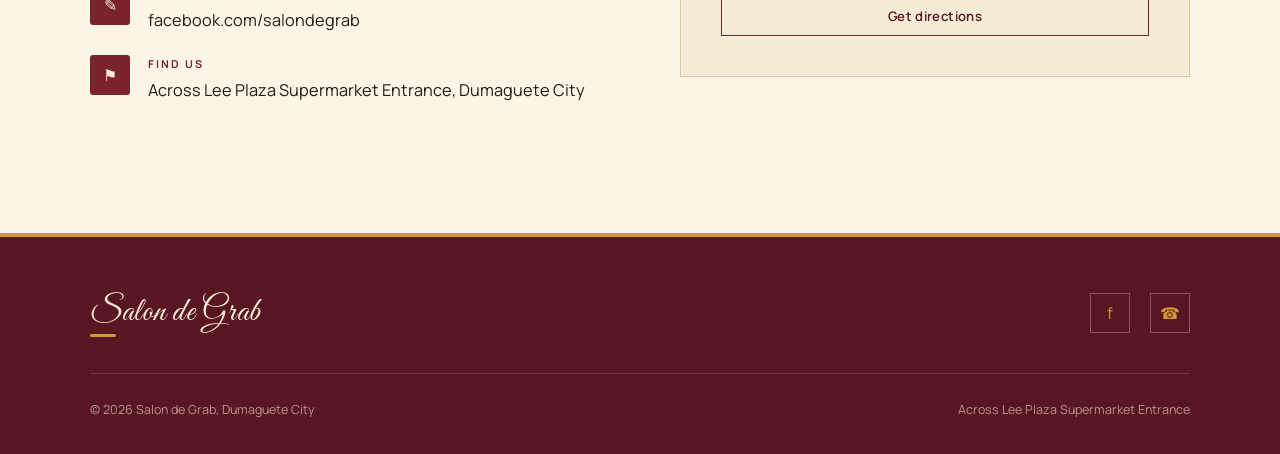
==== commit 7c480c96: "Add files via upload" ====
--- a/index.html
+++ b/index.html
@@ -7,7 +7,7 @@
 <meta name="description" content="Salon de Grab — hair, nails and skin care in Dumaguete City. Rebonding, coloring, spa treatments and more.">
 <link rel="preconnect" href="https://fonts.googleapis.com">
 <link rel="preconnect" href="https://fonts.gstatic.com" crossorigin>
-<link href="https://fonts.googleapis.com/css2?family=Fraunces:ital,opsz,wght@0,9..144,300;0,9..144,400;0,9..144,500;0,9..144,600;1,9..144,400;1,9..144,500&family=Manrope:wght@300;400;500;600;700&family=Parisienne&display=swap" rel="stylesheet">
+<link href="https://fonts.googleapis.com/css2?family=Fraunces:ital,opsz,wght@0,9..144,300;0,9..144,400;0,9..144,500;0,9..144,600;1,9..144,400;1,9..144,500&family=Manrope:wght@300;400;500;600;700&family=Great+Vibes&display=swap" rel="stylesheet">
 <link rel="stylesheet" href="style.css">
 </head>
 <body>
--- a/style.css
+++ b/style.css
@@ -80,7 +80,9 @@
 header .wrap{ display:flex; align-items:center; justify-content:space-between; }
 
 .brand{ display:flex; flex-direction:column; line-height:1; }
-.brand .name{ font-family:'Parisienne', cursive; font-weight:400; font-size:2.15rem; letter-spacing:0.02em; color:var(--ink); position:relative; }
+.brand .name{
+  font-family:'Great Vibes', cursive; font-weight:400; font-size:2.15rem; letter-spacing:0.02em; color:var(--ink); position:relative;
+}
 .brand .name::after{
   content:''; position:absolute; left:0; bottom:-6px; width:26px; height:3px; background:var(--wine); border-radius:2px;
 }
@@ -406,8 +408,11 @@
     box-shadow:-16px 0 40px rgba(36,26,17,0.1);
   }
   nav.links.open{ transform:translateX(0); }
-  .menu-toggle{ display:flex; flex-direction:column; gap:5px; background:none; border:none; cursor:pointer; z-index:110; }
-  .menu-toggle span{ width:24px; height:1px; background:var(--ink); }
+  .menu-toggle{ display:flex; flex-direction:column; justify-content:center; align-items:center; gap:5px; width:24px; height:24px; background:none; border:none; cursor:pointer; z-index:110; }
+  .menu-toggle span{ width:24px; height:1px; background:var(--ink); transition:transform .3s var(--ease), opacity .2s var(--ease); }
+  .menu-toggle[aria-expanded="true"] span:nth-child(1){ transform:translateY(6px) rotate(45deg); }
+  .menu-toggle[aria-expanded="true"] span:nth-child(2){ opacity:0; }
+  .menu-toggle[aria-expanded="true"] span:nth-child(3){ transform:translateY(-6px) rotate(-45deg); }
   .header-cta{ display:none; }
   .section-pad{ padding-top:88px; padding-bottom:88px; }
   .section-head{ flex-direction:column; align-items:flex-start; gap:16px; }
